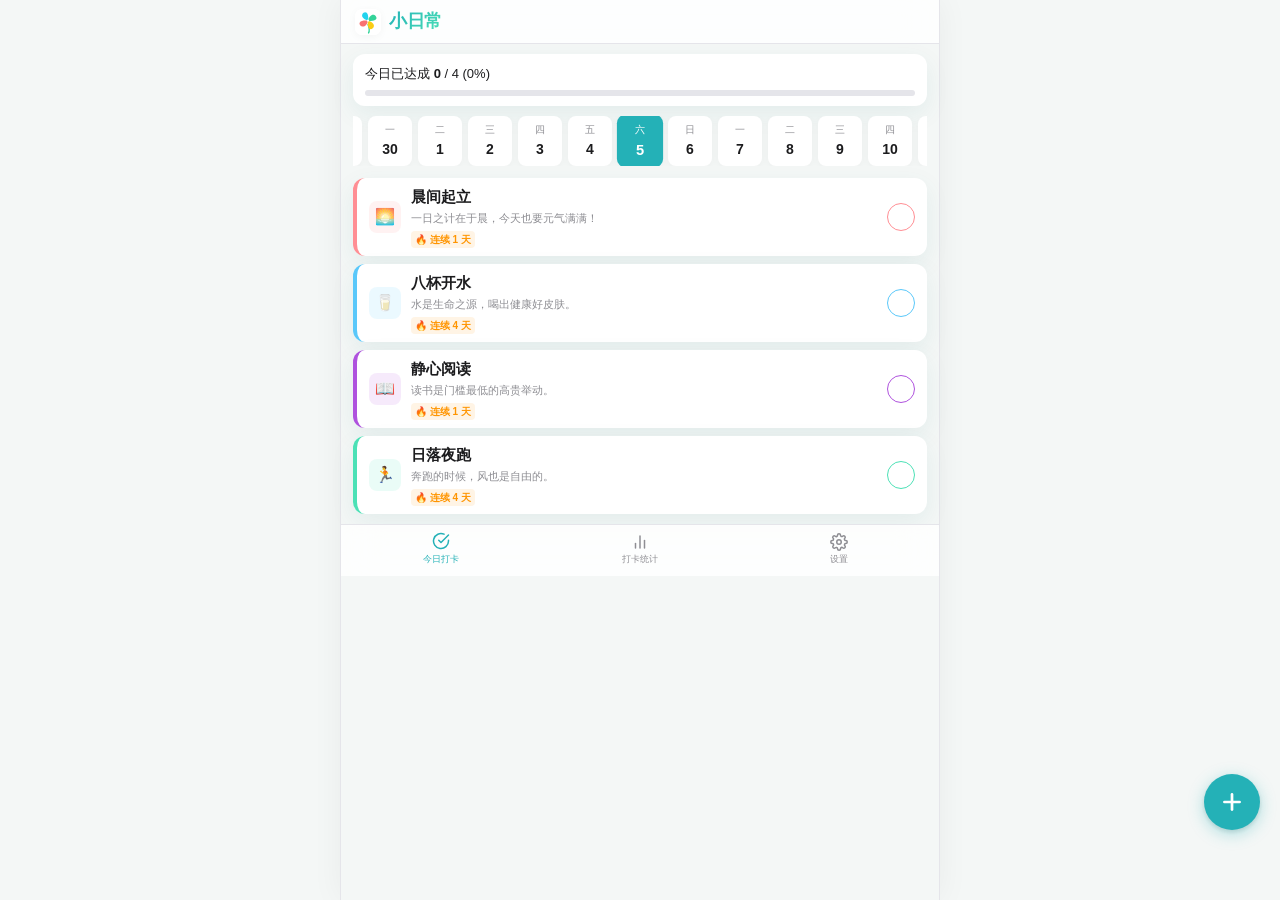
==== index.html @ d1d200d0 "PR-I: Button mobile normalization - Replace 'new habit' banner button with 56px FAB (fixed bottom-ri" ====
<!DOCTYPE html>
<html lang="zh-CN">
<head>
  <meta charset="UTF-8">
  <meta name="viewport" content="width=device-width, initial-scale=1.0, viewport-fit=cover">
  
  <title>小日常 - 习惯打卡</title>
  
  <!-- PWA & Apple IOS Configuration -->
  <meta name="apple-mobile-web-app-capable" content="yes">
  <meta name="apple-mobile-web-app-status-bar-style" content="default">
  <meta name="apple-mobile-web-app-title" content="小日常">
  <link rel="apple-touch-icon" href="./icons/icon.svg">
  
  <link rel="manifest" href="./manifest.json">
  <link rel="icon" type="image/svg+xml" href="./icons/icon.svg">
  
  <!-- Custom CSS -->
  <link rel="stylesheet" href="./css/style.css">
</head>
<body>

  <!-- 纸屑特效 Canvas 画布 -->
  <canvas id="confetti-canvas"></canvas>

  <!-- PWA 应用主界面 -->
  <div class="app-container">
    
    <!-- 顶部状态栏/导航栏 -->
    <header class="app-header">
      <div class="brand-wrapper">
        <!-- 迷你四叶草 Logo -->
        <svg class="brand-logo" xmlns="http://www.w3.org/2000/svg" viewBox="0 0 512 512" width="26" height="26">
          <rect width="512" height="512" fill="#FFFFFF" />
          <g transform="translate(256, 230) scale(2.2)">
            <path d="M 0 35 Q 20 85 5 110" fill="none" stroke="#34D399" stroke-width="12" stroke-linecap="round" />
            <path d="M 0 0 C -45 -10 -70 -45 -40 -70 C -15 -90 10 -60 0 0" fill="#22D3EE" />
            <path d="M 0 0 C 10 -45 45 -70 70 -40 C 90 -15 60 10 0 0" fill="#34D399" />
            <path d="M 0 0 C 45 10 70 45 40 70 C 15 90 -10 60 0 0" fill="#FACC15" />
            <path d="M 0 0 C -10 45 -45 70 -70 40 C -90 15 -60 -10 0 0" fill="#F87171" />
            <circle cx="0" cy="0" r="10" fill="#FFFFFF" />
          </g>
        </svg>
        <span class="app-title">小日常</span>
      </div>
    </header>

    <!-- TAB 1: 今日打卡页面 -->
    <main class="tab-panel active" id="panel-today">
      <!-- 进度概要卡片 -->
      <div class="today-summary-card">
        <div class="progress-header">
          <span class="progress-text">正在加载今日进度...</span>
        </div>
        <div class="progress-bar-bg">
          <div class="progress-bar-fill"></div>
        </div>
      </div>
      
      <!-- iOS 风格滚动周历 -->
      <div class="week-calendar">
        <div class="week-days-container">
          <!-- JS 动态渲染 -->
        </div>
      </div>
      
      <!-- 打卡习惯卡片容器 -->
      <div class="today-habits-list">
        <!-- JS 动态渲染 -->
      </div>
    </main>

    <!-- TAB 2: 统计大盘页面 -->
    <main class="tab-panel" id="panel-stats">
      <!-- 数据概览 -->
      <div class="stats-dashboard">
        <div class="stat-box">
          <span class="stat-box-title">习惯总数</span>
          <span class="stat-box-value" id="stat-total-habits">0</span>
          <span class="stat-box-sub">已规划计划</span>
        </div>
        <div class="stat-box">
          <span class="stat-box-title">历史打卡</span>
          <span class="stat-box-value" id="stat-total-checkins">0</span>
          <span class="stat-box-sub">滴水穿石累计数</span>
        </div>
        <div class="stat-box">
          <span class="stat-box-title">最高连签</span>
          <span class="stat-box-value" id="stat-max-streak">0天</span>
          <span class="stat-box-sub" id="stat-max-streak-habit">无</span>
        </div>
        <div class="stat-box">
          <span class="stat-box-title">本周完成</span>
          <span class="stat-box-value" id="stat-weekly-completion">—</span>
          <span class="stat-box-sub" id="stat-weekly-detail"></span>
        </div>
      </div>

      <!-- 当月打卡热力图 -->
      <section class="habit-details-card">
        <div class="detail-header" style="flex-wrap: wrap; gap: 8px;">
          <h3 class="section-title" style="margin-bottom: 0;">📊 习惯分析</h3>
          <div style="display: flex; gap: 8px; flex: 1; justify-content: flex-end;">
            <div class="detail-selector select-wrapper" style="max-width: 160px;">
              <select id="stats-habit-select">
                <!-- JS 动态渲染 -->
              </select>
            </div>
          </div>
        </div>

        <div class="calendar-month-title">当月打卡热力图</div>
        <div class="calendar-month-grid">
          <!-- JS 动态渲染 -->
        </div>
      </section>

      <!-- 成就徽章 -->
      <section class="badges-section" id="badges-section">
        <h3 class="section-title">🏅 成就徽章</h3>
        <div class="badges-grid" id="badges-grid">
          <!-- JS 动态渲染 -->
        </div>
      </section>

    </main>


    <!-- TAB 4: 系统设置页面 -->
    <main class="tab-panel" id="panel-settings">
      <h3 class="section-title" style="margin-bottom: 20px;">⚙️ 应用设置</h3>
      
      <div class="settings-list">
        
        <!-- 习惯管理 -->
        <div class="settings-group-title">习惯管理</div>
        <div class="settings-group" style="padding: 8px 12px; margin-bottom: 8px;">
          <div style="display: flex; justify-content: space-between; align-items: center; margin-bottom: 8px;">
            <span class="settings-row-label" style="font-weight: 600;">我的习惯</span>
          </div>
          <div class="manage-habits-list">
            <!-- JS 动态渲染 -->
          </div>
        </div>

        <!-- 个性化 -->
        <div class="settings-group-title">个性化</div>
        <div class="settings-group">
          <div class="settings-row">
            <span class="settings-row-label">外观主题</span>
            <select id="settings-theme">
              <option value="auto">跟随系统</option>
              <option value="light">清新明亮 (浅色)</option>
              <option value="dark">暗黑视网膜 (深色)</option>
            </select>
          </div>
          <div class="settings-row">
            <span class="settings-row-label">打卡音效</span>
            <label class="switch">
              <input type="checkbox" id="settings-sound" checked>
              <span class="slider"></span>
            </label>
          </div>
          <div class="settings-row">
            <span class="settings-row-label">打卡动画</span>
            <select id="settings-anim">
              <option value="confetti">彩色五彩纸屑</option>
              <option value="none">无动画</option>
            </select>
          </div>
        </div>

        <!-- 数据管理 -->
        <div class="settings-group-title">数据管理</div>
        <div class="settings-group">
          <div class="settings-row">
            <span class="settings-row-label">导出本地备份</span>
            <button class="btn btn-secondary btn-sm" id="btn-data-export">导出 JSON</button>
          </div>
          <div class="settings-row">
            <span class="settings-row-label">导入本地备份</span>
            <button class="btn btn-secondary btn-sm" id="btn-data-import">选择文件</button>
            <input type="file" id="file-import-input" accept=".json" style="display: none;">
          </div>
          <div class="settings-row">
            <span class="settings-row-label">重置所有数据</span>
            <button class="btn btn-danger btn-sm" id="btn-data-clear">清空并恢复默认</button>
          </div>
        </div>

        <!-- 关于与信息 -->
        <div class="settings-group-title">关于应用</div>
        <div class="settings-group">
          <div class="settings-row">
            <span class="settings-row-label">小日常 Web PWA</span>
            <span style="font-size: 13px; color: var(--text-secondary);">版本 1.0.0</span>
          </div>
          <div class="settings-row">
            <span class="settings-row-label">离线支持状态</span>
            <span id="pwa-status" style="font-size: 13px; color: #34D399; font-weight: 600;">已激活离线运行</span>
          </div>
        </div>

      </div>
    </main>

    <!-- 底部固定 Tabbar -->
    <nav class="app-tabbar">
      <div class="tab-item active" data-tab="today">
        <svg viewBox="0 0 24 24" width="22" height="22" fill="none" stroke="currentColor" stroke-width="2" stroke-linecap="round" stroke-linejoin="round">
          <path d="M22 11.08V12a10 10 0 1 1-5.93-9.14"></path>
          <polyline points="22 4 12 14.01 9 11.01"></polyline>
        </svg>
        <span>今日打卡</span>
      </div>
      <div class="tab-item" data-tab="stats">
        <svg viewBox="0 0 24 24" width="22" height="22" fill="none" stroke="currentColor" stroke-width="2" stroke-linecap="round" stroke-linejoin="round">
          <line x1="18" y1="20" x2="18" y2="10"></line>
          <line x1="12" y1="20" x2="12" y2="4"></line>
          <line x1="6" y1="20" x2="6" y2="14"></line>
        </svg>
        <span>打卡统计</span>
      </div>

      <div class="tab-item" data-tab="settings">
        <svg viewBox="0 0 24 24" width="22" height="22" fill="none" stroke="currentColor" stroke-width="2" stroke-linecap="round" stroke-linejoin="round">
          <circle cx="12" cy="12" r="3"></circle>
          <path d="M19.4 15a1.65 1.65 0 0 0 .33 1.82l.06.06a2 2 0 1 1-2.83 2.83l-.06-.06a1.65 1.65 0 0 0-1.82-.33 1.65 1.65 0 0 0-1 1.51V21a2 2 0 0 1-4 0v-.09A1.65 1.65 0 0 0 9 19.4a1.65 1.65 0 0 0-1.82.33l-.06.06a2 2 0 1 1-2.83-2.83l.06-.06a1.65 1.65 0 0 0 .33-1.82 1.65 1.65 0 0 0-1.51-1H3a2 2 0 0 1 0-4h.09A1.65 1.65 0 0 0 4.6 9a1.65 1.65 0 0 0-.33-1.82l-.06-.06a2 2 0 1 1 2.83-2.83l.06.06a1.65 1.65 0 0 0 1.82.33H9a1.65 1.65 0 0 0 1-1.51V3a2 2 0 0 1 4 0v.09a1.65 1.65 0 0 0 1 1.51 1.65 1.65 0 0 0 1.82-.33l.06-.06a2 2 0 1 1 2.83 2.83l-.06.06a1.65 1.65 0 0 0-.33 1.82V9a1.65 1.65 0 0 0 1.51 1H21a2 2 0 0 1 0 4h-.09a1.65 1.65 0 0 0-1.51 1z"></path>
        </svg>
        <span>设置</span>
      </div>
    </nav>

    <!-- FAB 悬浮新建按钮 -->
    <button class="fab" id="fab-add-habit" aria-label="新建习惯">
      <svg viewBox="0 0 24 24" width="26" height="26" fill="none" stroke="currentColor" stroke-width="2.5" stroke-linecap="round">
        <line x1="12" y1="5" x2="12" y2="19"></line>
        <line x1="5" y1="12" x2="19" y2="12"></line>
      </svg>
    </button>
  </div>

  <!-- iOS 风格 ActionSheet -->
  <div class="modal" id="modal-actionsheet">
    <div class="modal-content modal-actionsheet-content">
      <div class="modal-header">
        <h3 class="modal-title" id="actionsheet-title"></h3>
      </div>
      <div class="actionsheet-items" id="actionsheet-items">
      </div>
      <div class="modal-actions actionsheet-actions">
        <button type="button" class="btn btn-secondary" id="btn-actionsheet-cancel">取消</button>
      </div>
    </div>
  </div>

  <!-- iOS 底部抽屉风格弹窗 (新建 / 编辑习惯) -->
  <div class="modal" id="modal-habit">
    <div class="modal-content">
      <div class="modal-header">
        <h3 class="modal-title">新建习惯</h3>
        <button class="modal-close" aria-label="关闭弹窗">
          <svg viewBox="0 0 24 24" width="20" height="20" fill="none" stroke="currentColor" stroke-width="2">
            <line x1="18" y1="6" x2="6" y2="18"></line>
            <line x1="6" y1="6" x2="18" y2="18"></line>
          </svg>
        </button>
      </div>
      
      <form id="form-habit">
        <!-- 习惯名称 -->
        <div class="form-group">
          <label for="habit-name">习惯名字</label>
          <input type="text" id="habit-name" maxlength="10" placeholder="例如：背单词、吃水果" required>
          <span class="char-count">0/10</span>
        </div>

        <!-- 鼓励寄语 -->
        <div class="form-group">
          <label for="habit-slogan">鼓励语 / 签到寄语</label>
          <input type="text" id="habit-slogan" maxlength="25" placeholder="例如：坚持下去，你会感谢现在的自己">
          <span class="char-count">0/25</span>
        </div>

        <!-- 表情图标选择网格 -->
        <div class="form-group">
          <label>选择一个可爱图标</label>
          <div class="modal-emoji-grid">
            <div class="emoji-item selected">🌅</div>
            <div class="emoji-item">🥛</div>
            <div class="emoji-item">📖</div>
            <div class="emoji-item">🏃</div>
            <div class="emoji-item">🧘</div>
            <div class="emoji-item">💤</div>
            <div class="emoji-item">🍎</div>
            <div class="emoji-item">💻</div>
            <div class="emoji-item">✏️</div>
            <div class="emoji-item">🧹</div>
            <div class="emoji-item">🌿</div>
            <div class="emoji-item">💊</div>
          </div>
        </div>

        <!-- 主题色选择网格 -->
        <div class="form-group">
          <label>卡片颜色</label>
          <div class="modal-color-grid">
            <!-- 珊瑚粉 -->
            <div class="color-item selected" data-color="#FF8E94" data-bg="#FFF0F1" style="background-color: #FF8E94;"></div>
            <!-- 薄荷绿 -->
            <div class="color-item" data-color="#4CE1B6" data-bg="#EBF9F5" style="background-color: #4CE1B6;"></div>
            <!-- 天空蓝 -->
            <div class="color-item" data-color="#5AC8FA" data-bg="#E6F5FC" style="background-color: #5AC8FA;"></div>
            <!-- 罗兰紫 -->
            <div class="color-item" data-color="#AF52DE" data-bg="#F7EFFF" style="background-color: #AF52DE;"></div>
            <!-- 柠檬黄 -->
            <div class="color-item" data-color="#FFCC00" data-bg="#FFF9E6" style="background-color: #FFCC00;"></div>
            <!-- 桃子橙 -->
            <div class="color-item" data-color="#FF9500" data-bg="#FFF4E6" style="background-color: #FF9500;"></div>
          </div>
        </div>

        <!-- 频次设置 -->
        <div class="form-group">
          <label for="habit-frequency">打卡频次</label>
          <div class="select-wrapper">
          <select id="habit-frequency">
            <option value="daily">每天打卡</option>
            <option value="weekdays">仅工作日 (周一至周五)</option>
            <option value="weekends">仅周末 (周六与周日)</option>
            <option value="custom">自定义打卡天...</option>
          </select>
          </div>
          <!-- 自定义周几多选框 -->
          <div class="custom-freq-days" style="display: none;">
            <label><input type="checkbox" value="1" checked><span>一</span></label>
            <label><input type="checkbox" value="2" checked><span>二</span></label>
            <label><input type="checkbox" value="3" checked><span>三</span></label>
            <label><input type="checkbox" value="4" checked><span>四</span></label>
            <label><input type="checkbox" value="5" checked><span>五</span></label>
            <label><input type="checkbox" value="6" checked><span>六</span></label>
            <label><input type="checkbox" value="7" checked><span>日</span></label>
          </div>
        </div>

        <!-- 弹窗提交控制 -->
        <div class="modal-actions">
          <button type="button" class="btn btn-secondary" id="btn-habit-cancel">取消</button>
          <button type="submit" class="btn btn-primary">保存</button>
        </div>
      </form>
    </div>
  </div>

  <!-- iOS 风格确认弹窗 -->
  <div class="modal" id="modal-confirm">
    <div class="modal-content modal-confirm-content">
      <div class="modal-header">
        <h3 class="modal-title" id="confirm-title">确认操作</h3>
      </div>
      <p class="confirm-message" id="confirm-message"></p>
      <div class="modal-actions confirm-actions">
        <button type="button" class="btn btn-secondary" id="btn-confirm-cancel">取消</button>
        <button type="button" class="btn btn-danger" id="btn-confirm-ok">确认</button>
      </div>
    </div>
  </div>

  <!-- 初始化逻辑 -->
  <script type="module">
    import { UI } from './js/ui.js';
    UI.init();
  </script>

  <!-- PWA Service Worker 注册 -->
  <script>
    if ('serviceWorker' in navigator) {
      window.addEventListener('load', () => {
        // 使用相对路径以便在 GitHub Pages 子目录下工作
        navigator.serviceWorker.register('./sw.js')
          .then(reg => {
            console.log('ServiceWorker 注册成功: ', reg.scope);
            document.getElementById('pwa-status').textContent = '已激活离线运行';
            document.getElementById('pwa-status').style.color = '#34D399';
          })
          .catch(err => {
            console.error('ServiceWorker 注册失败: ', err);
            document.getElementById('pwa-status').textContent = '未激活 (限在线运行)';
            document.getElementById('pwa-status').style.color = '#FF9500';
          });
      });
    } else {
      document.getElementById('pwa-status').textContent = '浏览器不支持离线模式';
      document.getElementById('pwa-status').style.color = '#FF3B30';
    }
  </script>

</body>
</html>
---- css/style.css ----
/*
 * 小日常 PWA - iOS 风格视觉与动效设计系统
 */

/* 核心变量与设计令牌 */
:root {
  --font-sans: -apple-system, BlinkMacSystemFont, "SF Pro Text", "SF Pro Display", "PingFang SC", "Helvetica Neue", Helvetica, Arial, sans-serif;
  
  /* 浅色主题变量 */
  --bg-primary: #F4F7F6;
  --bg-secondary: #FFFFFF;
  --bg-card: #FFFFFF;
  --text-primary: #1C1C1E;
  --text-secondary: #8E8E93;
  --text-tertiary: #AEAEB2;
  --border-color: #E5E5EA;
  --nav-bg: rgba(255, 255, 255, 0.82);
  --accent-color: #24B1B7;
  --accent-light: #EBF9F5;
  --danger-color: #FF3B30;
  --shadow-sm: 0 2px 8px rgba(0, 0, 0, 0.04);
  --shadow-md: 0 8px 24px rgba(27, 116, 120, 0.08);
  --shadow-lg: 0 12px 32px rgba(0, 0, 0, 0.12);
  
  --safe-area-bottom: env(safe-area-inset-bottom, 0px);
}

/* 深色主题变量 */
html.dark {
  --bg-primary: #0A0A0C;
  --bg-secondary: #16161A;
  --bg-card: #1C1C21;
  --text-primary: #F2F2F7;
  --text-secondary: #98989D;
  --text-tertiary: #636366;
  --border-color: #2C2C2E;
  --nav-bg: rgba(22, 22, 26, 0.82);
  --shadow-sm: 0 2px 8px rgba(0, 0, 0, 0.2);
  --shadow-md: 0 8px 24px rgba(0, 0, 0, 0.3);
  --shadow-lg: 0 12px 32px rgba(0, 0, 0, 0.4);
}

/* 全局重置与排版 */
* {
  box-sizing: border-box;
  margin: 0;
  padding: 0;
  -webkit-tap-highlight-color: transparent;
}

body {
  font-family: var(--font-sans);
  background-color: var(--bg-primary);
  color: var(--text-primary);
  font-size: 16px;
  line-height: 1.5;
  overflow-x: hidden;
  transition: background-color 0.3s ease, color 0.3s ease;
}

/* PWA App 主容器 */
.app-container {
  display: flex;
  flex-direction: column;
  min-height: 100vh;
  padding-bottom: calc(64px + var(--safe-area-bottom));
}

/* 顶部导航栏 (Header) */
.app-header {
  position: sticky;
  top: 0;
  z-index: 100;
  display: flex;
  justify-content: space-between;
  align-items: center;
  padding: 8px 14px;
  padding-top: calc(8px + env(safe-area-inset-top, 0px));
  background-color: var(--nav-bg);
  backdrop-filter: blur(20px);
  -webkit-backdrop-filter: blur(20px);
  border-bottom: 1px solid var(--border-color);
  transition: background-color 0.3s ease, border-color 0.3s ease;
}

.brand-wrapper {
  display: flex;
  align-items: center;
  gap: 8px;
}

.brand-logo {
  width: 26px;
  height: 26px;
  border-radius: 7px;
  box-shadow: var(--shadow-sm);
}

.app-title {
  font-size: 18px;
  font-weight: 700;
  letter-spacing: -0.5px;
  background: linear-gradient(135deg, var(--accent-color), #4CE1B6);
  -webkit-background-clip: text;
  -webkit-text-fill-color: transparent;
}

/* 选项卡面板容器 */
.tab-panel {
  display: none;
  padding: 10px 12px;
  animation: fadeIn 0.3s ease-out;
}

.tab-panel.active {
  display: block;
}

@keyframes fadeIn {
  from { opacity: 0; transform: translateY(8px); }
  to { opacity: 1; transform: translateY(0); }
}

/* 今日 Tab 特有样式 */
.today-summary-card {
  background-color: var(--bg-secondary);
  border-radius: 12px;
  padding: 10px 12px;
  margin-bottom: 10px;
  box-shadow: var(--shadow-md);
  transition: background-color 0.3s, box-shadow 0.3s;
}

.progress-header {
  display: flex;
  justify-content: space-between;
  align-items: center;
  margin-bottom: 6px;
}

.progress-text {
  font-size: 13px;
  color: var(--text-primary);
}

.progress-bar-bg {
  width: 100%;
  height: 6px;
  background-color: var(--border-color);
  border-radius: 3px;
  overflow: hidden;
}

.progress-bar-fill {
  height: 100%;
  background: linear-gradient(90deg, #4CE1B6, var(--accent-color));
  width: 0%;
  border-radius: 3px;
  transition: width 0.6s cubic-bezier(0.16, 1, 0.3, 1);
}

/* iOS 风格顶部周历 */
.week-calendar {
  margin-bottom: 12px;
}

.week-days-container {
  display: flex;
  justify-content: flex-start;
  width: 100%;
  overflow-x: auto;
  scrollbar-width: none;
  -webkit-overflow-scrolling: touch;
  gap: 6px;
  scroll-snap-type: x mandatory;
  scroll-behavior: smooth;
}

.week-days-container::-webkit-scrollbar {
  display: none; /* Chrome/Safari */
}

.calendar-day {
  flex: 0 0 auto;
  min-width: 44px;
  width: 44px;
  display: flex;
  flex-direction: column;
  align-items: center;
  padding: 6px 2px;
  background-color: var(--bg-secondary);
  border-radius: 8px;
  box-shadow: var(--shadow-sm);
  cursor: pointer;
  transition: all 0.25s cubic-bezier(0.4, 0, 0.2, 1);
  user-select: none;
  -webkit-user-select: none;
  scroll-snap-align: center;
}

.calendar-day .day-name {
  font-size: 10px;
  color: var(--text-secondary);
  margin-bottom: 2px;
  font-weight: 500;
}

.calendar-day .day-number {
  font-size: 14px;
  font-weight: 700;
  color: var(--text-primary);
}

.calendar-day.selected {
  background-color: var(--accent-color);
  transform: scale(1.05);
}

.calendar-day.selected .day-name,
.calendar-day.selected .day-number {
  color: #FFFFFF;
}

.calendar-day.is-today:not(.selected) {
  border: 1.5px solid var(--accent-color);
}

/* 今日习惯卡片列表 */
.today-habits-list {
  display: flex;
  flex-direction: column;
  gap: 8px;
}

.habit-card {
  --theme-color: var(--accent-color);
  --theme-bg: var(--accent-light);
  
  display: flex;
  justify-content: space-between;
  align-items: center;
  background-color: var(--bg-secondary);
  border-radius: 12px;
  padding: 8px 12px;
  box-shadow: var(--shadow-md);
  border-left: 4px solid var(--theme-color);
  cursor: pointer;
  transition: all 0.3s cubic-bezier(0.25, 0.8, 0.25, 1);
  position: relative;
  overflow: hidden;
  user-select: none;
  -webkit-user-select: none;
}

.habit-card:active {
  transform: scale(0.98);
}

.habit-card-left {
  display: flex;
  align-items: center;
  gap: 10px;
}

.habit-card-icon {
  display: flex;
  align-items: center;
  justify-content: center;
  width: 32px;
  height: 32px;
  border-radius: 8px;
  font-size: 16px;
  transition: transform 0.3s ease;
}

.habit-card:hover .habit-card-icon {
  transform: scale(1.1) rotate(5deg);
}

.habit-card-info {
  display: flex;
  flex-direction: column;
  gap: 2px;
}

.habit-card-name {
  font-size: 15px;
  font-weight: 600;
  color: var(--text-primary);
}

.habit-card-slogan {
  font-size: 11px;
  color: var(--text-secondary);
}

.habit-card-streak {
  font-size: 10px;
  color: #FF9500;
  font-weight: 600;
  background-color: rgba(255, 149, 0, 0.1);
  padding: 1px 4px;
  border-radius: 4px;
  width: fit-content;
  margin-top: 2px;
}

/* 打卡勾选按钮 */
.btn-checkin {
  display: flex;
  align-items: center;
  justify-content: center;
  width: 28px;
  height: 28px;
  border-radius: 50%;
  border: 1.5px solid var(--theme-color);
  color: var(--theme-color);
  background-color: transparent;
  cursor: pointer;
  transition: all 0.3s cubic-bezier(0.175, 0.885, 0.32, 1.275);
}

.btn-checkin svg {
  transform: scale(0);
  transition: transform 0.3s cubic-bezier(0.175, 0.885, 0.32, 1.275);
}

/* 已完成习惯状态 */
.habit-card.completed {
  background-color: var(--theme-bg);
  border-left-color: var(--text-tertiary);
  opacity: 0.85;
}

html.dark .habit-card.completed {
  background-color: rgba(28, 28, 33, 0.6);
  opacity: 0.6;
}

.habit-card.completed .habit-card-name {
  text-decoration: line-through;
  color: var(--text-secondary);
}

.habit-card.completed .btn-checkin {
  background-color: var(--theme-color);
  color: #FFFFFF;
  border-color: var(--theme-color);
  box-shadow: 0 4px 10px rgba(0,0,0,0.08);
}

.habit-card.completed .btn-checkin svg {
  transform: scale(1);
}

/* 统计 Tab 特有样式 */
.stats-dashboard {
  display: grid;
  grid-template-columns: repeat(2, 1fr);
  gap: 6px;
  margin-bottom: 10px;
}

.stat-box {
  background-color: var(--bg-secondary);
  border-radius: 8px;
  padding: 8px 10px;
  box-shadow: var(--shadow-sm);
  display: flex;
  flex-direction: column;
  gap: 2px;
  user-select: none;
  -webkit-user-select: none;
}

.stat-box-title {
  font-size: 11px;
  color: var(--text-secondary);
  font-weight: 500;
}

.stat-box-value {
  font-size: 18px;
  font-weight: 700;
  color: var(--text-primary);
  letter-spacing: -0.5px;
}

.stat-box-sub {
  font-size: 10px;
  color: var(--text-tertiary);
}

/* 详情分析卡片 */
.habit-details-card {
  background-color: var(--bg-secondary);
  border-radius: 12px;
  padding: 10px 12px;
  box-shadow: var(--shadow-md);
  margin-bottom: 12px;
  transition: all 0.3s;
}

.detail-header {
  display: flex;
  justify-content: space-between;
  align-items: center;
  margin-bottom: 10px;
  gap: 12px;
}

.detail-selector {
  flex: 1;
  max-width: 220px;
}

.detail-selector select {
  width: 100%;
  padding: 6px 10px;
  border-radius: 8px;
  border: 1px solid var(--border-color);
  background-color: var(--bg-primary);
  color: var(--text-primary);
  font-size: 13px;
  font-weight: 600;
  outline: none;
  cursor: pointer;
}

.detail-metrics {
  display: flex;
  justify-content: space-around;
  margin-bottom: 12px;
  background-color: var(--bg-primary);
  border-radius: 10px;
  padding: 8px 10px;
}

.metric-item {
  display: flex;
  flex-direction: column;
  align-items: center;
  gap: 2px;
}

.metric-label {
  font-size: 10px;
  color: var(--text-secondary);
}

.metric-val {
  font-size: 15px;
  font-weight: 700;
  color: var(--text-primary);
}

/* 月历打卡网络图 */
.calendar-month-title {
  font-size: 13px;
  font-weight: 700;
  color: var(--text-primary);
  margin-bottom: 8px;
  text-align: center;
}

.calendar-month-grid {
  display: grid;
  grid-template-columns: repeat(7, 1fr);
  gap: 4px;
  justify-items: center;
}

.calendar-grid-header {
  font-size: 10px;
  font-weight: 600;
  color: var(--text-tertiary);
  width: 28px;
  height: 28px;
  display: flex;
  align-items: center;
  justify-content: center;
}

.calendar-grid-empty {
  width: 28px;
  height: 28px;
}

.calendar-grid-day {
  width: 100%;
  max-width: 28px;
  aspect-ratio: 1;
  border-radius: 50%;
  display: flex;
  align-items: center;
  justify-content: center;
  font-size: 11px;
  font-weight: 500;
  color: var(--text-primary);
  background-color: var(--bg-primary);
  transition: all 0.2s;
  position: relative;
}

.calendar-grid-day.empty {
  background-color: transparent;
}

.calendar-grid-day.intensity-0 {
  background-color: var(--bg-primary);
  color: var(--text-tertiary);
}

.calendar-grid-day.intensity-1 {
  background-color: var(--theme-bg, #E0F2FE);
  color: var(--text-primary);
}

.calendar-grid-day.intensity-2 {
  background-color: var(--theme-color, #38BDF8);
  color: #fff;
}

.calendar-grid-day.intensity-3 {
  background-color: var(--theme-color, #0EA5E9);
  opacity: 0.85;
  color: #fff;
}

.calendar-grid-day.inactive {
  opacity: 0.35;
}

.calendar-grid-day.is-today {
  box-shadow: inset 0 0 0 1.5px var(--text-secondary);
}

.calendar-grid-day.completed {
  animation: popIn 0.3s cubic-bezier(0.175, 0.885, 0.32, 1.275);
}

.calendar-grid-day.completed .check-mark {
  font-weight: 700;
  font-size: 11px;
}

@keyframes popIn {
  from { transform: scale(0.6); }
  to { transform: scale(1); }
}

/* 成就勋章样式 */
.section-title {
  font-size: 16px;
  font-weight: 700;
  color: var(--text-primary);
  margin-bottom: 16px;
  display: flex;
  align-items: center;
  gap: 6px;
}

.badges-grid {
  display: grid;
  grid-template-columns: repeat(3, 1fr);
  gap: 12px;
}

.badges-section {
  margin-top: 20px;
}

.badge-item {
  background-color: var(--bg-secondary);
  border-radius: 16px;
  padding: 14px 8px;
  box-shadow: var(--shadow-sm);
  display: flex;
  flex-direction: column;
  align-items: center;
  text-align: center;
  gap: 6px;
  transition: all 0.3s;
  user-select: none;
  -webkit-user-select: none;
}

.badge-item.locked {
  opacity: 0.4;
  filter: grayscale(1);
}

.badge-icon {
  font-size: 28px;
}

.badge-name {
  font-size: 12px;
  font-weight: 700;
  color: var(--text-primary);
}

.badge-desc {
  font-size: 9px;
  color: var(--text-secondary);
  line-height: 1.2;
}

/* 习惯管理 Tab 样式 */
.manage-header {
  display: flex;
  justify-content: space-between;
  align-items: center;
  margin-bottom: 20px;
}

.manage-habits-list {
  display: flex;
  flex-direction: column;
  gap: 12px;
}

.manage-habit-item {
  display: flex;
  justify-content: space-between;
  align-items: center;
  background-color: var(--bg-secondary);
  border-radius: 16px;
  padding: 16px;
  box-shadow: var(--shadow-sm);
  user-select: none;
  -webkit-user-select: none;
}

/* 嵌入在设置卡片中的习惯列表项样式优化 */
.settings-group .manage-habit-item {
  background-color: var(--bg-primary);
  box-shadow: none;
  border-radius: 8px;
  padding: 8px 10px;
}

.manage-habit-left {
  display: flex;
  align-items: center;
  gap: 8px;
}

.manage-habit-icon {
  display: flex;
  align-items: center;
  justify-content: center;
  width: 32px;
  height: 32px;
  border-radius: 8px;
  font-size: 16px;
}

.manage-habit-meta h4 {
  font-size: 14px;
  font-weight: 600;
  color: var(--text-primary);
}

.manage-habit-meta p {
  font-size: 10px;
  color: var(--text-secondary);
}

.manage-habit-right {
  display: flex;
  gap: 8px;
}

/* 设置 Tab 样式 */
.settings-list {
  display: flex;
  flex-direction: column;
  gap: 8px;
}

.settings-group {
  background-color: var(--bg-secondary);
  border-radius: 12px;
  overflow: hidden;
  box-shadow: var(--shadow-sm);
}

.settings-group-title {
  font-size: 11px;
  font-weight: 600;
  color: var(--text-secondary);
  text-transform: uppercase;
  margin: 8px 12px 4px 12px;
}

.settings-row {
  display: flex;
  justify-content: space-between;
  align-items: center;
  padding: 8px 12px;
  border-bottom: 1px solid var(--border-color);
  background-color: var(--bg-secondary);
}

.settings-row:last-child {
  border-bottom: none;
}

.settings-row-label {
  font-size: 14px;
  color: var(--text-primary);
  font-weight: 500;
}

/* 自定义下拉选择框包装器 */
.select-wrapper {
  position: relative;
  display: inline-block;
  width: 100%;
}

.select-wrapper select {
  appearance: none;
  -webkit-appearance: none;
  -moz-appearance: none;
  width: 100%;
  padding: 8px 28px 8px 12px;
  border-radius: 8px;
  border: 1.5px solid var(--border-color);
  background-color: var(--bg-primary);
  color: var(--text-primary);
  font-size: 14px;
  font-weight: 500;
  font-family: inherit;
  cursor: pointer;
  outline: none;
  transition: border-color 0.2s;
}

.select-wrapper select:focus {
  border-color: var(--accent-color);
}

.select-wrapper::after {
  content: '';
  position: absolute;
  right: 10px;
  top: 50%;
  width: 8px;
  height: 8px;
  border-left: 1.5px solid var(--text-tertiary);
  border-bottom: 1.5px solid var(--text-tertiary);
  transform: translateY(-75%) rotate(-45deg);
  pointer-events: none;
}

/* FAB (Floating Action Button) */
.fab {
  position: fixed;
  right: 20px;
  bottom: calc(70px + var(--safe-area-bottom));
  width: 56px;
  height: 56px;
  border-radius: 50%;
  background-color: var(--accent-color);
  color: #FFFFFF;
  border: none;
  box-shadow: 0 4px 16px rgba(36, 177, 183, 0.35), 0 2px 4px rgba(0, 0, 0, 0.12);
  cursor: pointer;
  display: flex;
  align-items: center;
  justify-content: center;
  z-index: 150;
  transition: transform 0.25s cubic-bezier(0.175, 0.885, 0.32, 1.275),
              box-shadow 0.25s ease,
              opacity 0.3s ease;
  user-select: none;
  -webkit-user-select: none;
  -webkit-tap-highlight-color: transparent;
}

.fab:active {
  transform: scale(0.9);
  box-shadow: 0 2px 8px rgba(36, 177, 183, 0.35);
}

.fab.hidden {
  opacity: 0;
  pointer-events: none;
  transform: scale(0.5);
}

/* ActionSheet 样式 */
.modal-actionsheet-content {
  padding-bottom: calc(8px + var(--safe-area-bottom));
}

.actionsheet-items {
  display: flex;
  flex-direction: column;
  gap: 0;
}

.actionsheet-item {
  display: flex;
  align-items: center;
  justify-content: center;
  padding: 14px 16px;
  font-size: 16px;
  font-weight: 500;
  color: var(--text-primary);
  background: none;
  border: none;
  border-top: 1px solid var(--border-color);
  cursor: pointer;
  width: 100%;
  font-family: inherit;
  transition: background-color 0.15s;
}

.actionsheet-item:first-child {
  border-top: none;
}

.actionsheet-item:active {
  background-color: var(--bg-primary);
}

.actionsheet-item.danger {
  color: var(--danger-color);
  font-weight: 600;
}

.actionsheet-actions {
  margin-top: 8px;
}

.actionsheet-actions .btn {
  flex: 1;
  font-size: 15px;
  padding: 12px 0;
}

/* 开关滑块样式 (Switch Toggle) */
.switch {
  position: relative;
  display: inline-block;
  width: 44px;
  height: 26px;
}

.switch input {
  opacity: 0;
  width: 0;
  height: 0;
}

.slider {
  position: absolute;
  cursor: pointer;
  top: 0; left: 0; right: 0; bottom: 0;
  background-color: var(--border-color);
  transition: .4s;
  border-radius: 34px;
}

.slider:before {
  position: absolute;
  content: "";
  height: 22px;
  width: 22px;
  left: 2px;
  bottom: 2px;
  background-color: white;
  transition: .4s;
  border-radius: 50%;
  box-shadow: 0 1px 3px rgba(0,0,0,0.15);
}

input:checked + .slider {
  background-color: var(--accent-color);
}

input:checked + .slider:before {
  transform: translateX(18px);
}

/* 按钮通用样式 */
.btn {
  display: inline-flex;
  align-items: center;
  justify-content: center;
  padding: 8px 12px;
  border-radius: 8px;
  border: none;
  font-size: 13px;
  font-weight: 600;
  cursor: pointer;
  transition: all 0.2s;
  gap: 4px;
}

.btn-primary {
  background-color: var(--accent-color);
  color: #FFFFFF;
}

.btn-primary:active {
  background-color: #1F9C9F;
  transform: scale(0.97);
}

.btn-secondary {
  background-color: var(--border-color);
  color: var(--text-primary);
}

.btn-secondary:active {
  transform: scale(0.97);
}

.btn-danger {
  background-color: rgba(255, 59, 48, 0.1);
  color: var(--danger-color);
}

.btn-danger:active {
  background-color: rgba(255, 59, 48, 0.2);
  transform: scale(0.97);
}

.btn-icon {
  padding: 6px;
  border-radius: 6px;
}

.btn-sm {
  padding: 4px 8px;
  font-size: 11px;
  border-radius: 6px;
}

.btn-block {
  width: 100%;
}

/* iOS 风格的 Modal 弹窗样式 */
.modal {
  position: fixed;
  top: 0; left: 0; right: 0; bottom: 0;
  z-index: 1000;
  display: flex;
  align-items: flex-end;
  justify-content: center;
  background-color: rgba(0, 0, 0, 0.4);
  opacity: 0;
  pointer-events: none;
  transition: opacity 0.3s ease;
  backdrop-filter: blur(4px);
  -webkit-backdrop-filter: blur(4px);
}

.modal.active {
  opacity: 1;
  pointer-events: auto;
}

.modal-content {
  width: 100%;
  max-width: 480px;
  background-color: var(--bg-secondary);
  border-top-left-radius: 20px;
  border-top-right-radius: 20px;
  padding: 16px 16px calc(16px + var(--safe-area-bottom)) 16px;
  box-shadow: var(--shadow-lg);
  transform: translateY(100%);
  transition: transform 0.35s cubic-bezier(0.15, 0.85, 0.35, 1);
  max-height: 90vh;
  overflow-y: auto;
}

.modal.active .modal-content {
  transform: translateY(0);
}

@media (min-width: 576px) {
  .modal {
    align-items: center;
  }
  .modal-content {
    border-radius: 20px;
    padding: 20px;
  }
}

.modal-header {
  display: flex;
  justify-content: space-between;
  align-items: center;
  margin-bottom: 14px;
}

.modal-title {
  font-size: 16px;
  font-weight: 700;
  color: var(--text-primary);
}

.modal-close {
  background: none;
  border: none;
  color: var(--text-secondary);
  cursor: pointer;
  padding: 4px;
}

/* 确认弹窗样式 */
.modal-confirm-content {
  padding-bottom: 16px;
}

.confirm-message {
  font-size: 14px;
  color: var(--text-primary);
  line-height: 1.5;
  margin-bottom: 20px;
}

.confirm-actions {
  margin-bottom: 0;
}

.confirm-actions .btn {
  flex: 1;
  font-size: 15px;
  padding: 12px 0;
}

/* 弹窗内的表单布局 */
.form-group {
  display: flex;
  flex-direction: column;
  gap: 6px;
  margin-bottom: 14px;
}

.form-group label {
  font-size: 12px;
  font-weight: 600;
  color: var(--text-secondary);
}

.form-group input[type="text"],
.form-group select,
.form-group input[type="time"] {
  width: 100%;
  padding: 9px 12px;
  border-radius: 8px;
  font-size: 14px;
}

.char-count {
  font-size: 11px;
  color: var(--text-tertiary);
  text-align: right;
}

/* 可爱表情选择网格 */
.modal-emoji-grid {
  display: grid;
  grid-template-columns: repeat(6, 1fr);
  gap: 8px;
  margin-bottom: 4px;
}

.emoji-item {
  width: 38px;
  height: 38px;
  display: flex;
  align-items: center;
  justify-content: center;
  border-radius: 8px;
  font-size: 18px;
  background-color: var(--bg-primary);
  cursor: pointer;
  border: 2px solid transparent;
  transition: all 0.2s;
}

.emoji-item.selected {
  border-color: var(--accent-color);
  background-color: var(--accent-light);
  transform: scale(1.1);
}

/* 颜色选择网格 */
.modal-color-grid {
  display: grid;
  grid-template-columns: repeat(6, 1fr);
  gap: 8px;
}

.color-item {
  width: 34px;
  height: 34px;
  border-radius: 50%;
  cursor: pointer;
  border: 3px solid var(--bg-secondary);
  outline: 2px solid transparent;
  transition: all 0.2s;
}

.color-item.selected {
  outline-color: var(--text-primary);
  transform: scale(1.05);
}

/* 自定义星期多选器 */
.custom-freq-days {
  display: flex;
  flex-wrap: wrap;
  gap: 6px;
  margin-top: 6px;
}

.custom-freq-days label {
  cursor: pointer;
}

.custom-freq-days input[type="checkbox"] {
  display: none;
}

.custom-freq-days span {
  display: block;
  padding: 4px 8px;
  border-radius: 6px;
  background-color: var(--bg-primary);
  color: var(--text-secondary);
  font-size: 12px;
  font-weight: 500;
  border: 1px solid var(--border-color);
  transition: all 0.2s;
}

.custom-freq-days input[type="checkbox"]:checked + span {
  background-color: var(--accent-color);
  color: #FFFFFF;
  border-color: var(--accent-color);
}

.modal-actions {
  display: flex;
  gap: 8px;
  margin-top: 18px;
}

.modal-actions .btn {
  flex: 1;
}

/* 底部固定 TabBar (iOS Style Navigation) */
.app-tabbar {
  position: fixed;
  bottom: 0; left: 0; right: 0;
  height: calc(46px + var(--safe-area-bottom));
  padding-bottom: var(--safe-area-bottom);
  background-color: var(--nav-bg);
  backdrop-filter: blur(20px);
  -webkit-backdrop-filter: blur(20px);
  border-top: 1px solid var(--border-color);
  display: flex;
  justify-content: space-around;
  align-items: center;
  z-index: 100;
}

.tab-item {
  display: flex;
  flex-direction: column;
  align-items: center;
  justify-content: center;
  color: var(--text-secondary);
  text-decoration: none;
  font-size: 9px;
  font-weight: 500;
  cursor: pointer;
  transition: color 0.2s;
  height: 100%;
  flex: 1;
  gap: 2px;
}

.tab-item svg {
  color: var(--text-secondary);
  transition: all 0.2s;
  width: 18px !important;
  height: 18px !important;
}

.tab-item.active {
  color: var(--accent-color);
}

.tab-item.active svg {
  color: var(--accent-color);
  transform: translateY(-1px);
}

/* 粒子 Confetti 全屏画布 */
#confetti-canvas {
  position: fixed;
  top: 0; left: 0; right: 0; bottom: 0;
  z-index: 999;
  pointer-events: none;
}

/* 无数据时样式 */
.empty-state {
  display: flex;
  flex-direction: column;
  align-items: center;
  justify-content: center;
  padding: 48px 20px;
  text-align: center;
  background-color: var(--bg-secondary);
  border-radius: 20px;
  box-shadow: var(--shadow-sm);
  gap: 12px;
}

.empty-icon {
  font-size: 48px;
}

.empty-state p {
  color: var(--text-secondary);
  font-size: 14px;
}

/* 大屏响应式优化 */
@media (min-width: 768px) {
  .app-container {
    max-width: 600px;
    margin: 0 auto;
    box-shadow: 0 0 30px rgba(0,0,0,0.05);
    background-color: var(--bg-primary);
    border-left: 1px solid var(--border-color);
    border-right: 1px solid var(--border-color);
    padding-bottom: 20px;
    min-height: 100vh;
  }
  
  .app-tabbar {
    position: sticky;
    bottom: 0;
    width: 100%;
    border-bottom-left-radius: 0;
    border-bottom-right-radius: 0;
    box-shadow: none;
    height: 52px;
    padding-bottom: 0;
  }
}
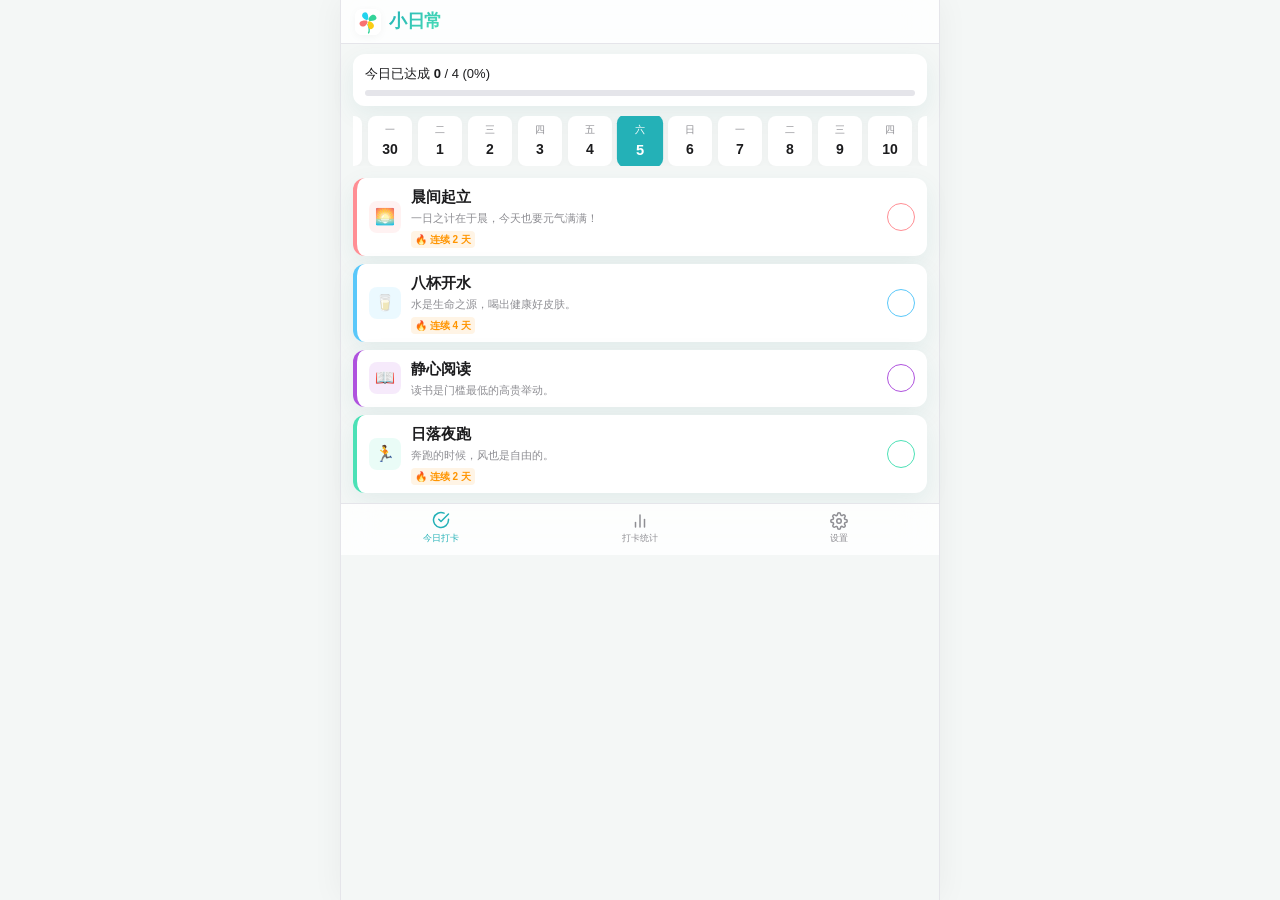
==== commit b938364d: "PR-J: Dark mode status bar adaptation - Change apple-mobile-web-app-status-bar-style from 'default' " ====
--- a/index.html
+++ b/index.html
@@ -8,9 +8,12 @@
   
   <!-- PWA & Apple IOS Configuration -->
   <meta name="apple-mobile-web-app-capable" content="yes">
-  <meta name="apple-mobile-web-app-status-bar-style" content="default">
+  <meta name="apple-mobile-web-app-status-bar-style" content="black-translucent">
   <meta name="apple-mobile-web-app-title" content="小日常">
   <link rel="apple-touch-icon" href="./icons/icon.svg">
+  
+  <meta name="theme-color" content="#F4F7F6" media="(prefers-color-scheme: light)">
+  <meta name="theme-color" content="#0A0A0C" media="(prefers-color-scheme: dark)">
   
   <link rel="manifest" href="./manifest.json">
   <link rel="icon" type="image/svg+xml" href="./icons/icon.svg">
@@ -101,7 +104,7 @@
         <div class="detail-header" style="flex-wrap: wrap; gap: 8px;">
           <h3 class="section-title" style="margin-bottom: 0;">📊 习惯分析</h3>
           <div style="display: flex; gap: 8px; flex: 1; justify-content: flex-end;">
-            <div class="detail-selector select-wrapper" style="max-width: 160px;">
+            <div class="detail-selector" style="max-width: 160px;">
               <select id="stats-habit-select">
                 <!-- JS 动态渲染 -->
               </select>
@@ -137,6 +140,10 @@
         <div class="settings-group" style="padding: 8px 12px; margin-bottom: 8px;">
           <div style="display: flex; justify-content: space-between; align-items: center; margin-bottom: 8px;">
             <span class="settings-row-label" style="font-weight: 600;">我的习惯</span>
+            <button class="btn btn-primary btn-sm" id="btn-settings-add-habit">
+              <svg viewBox="0 0 24 24" width="14" height="14" fill="none" stroke="currentColor" stroke-width="3" style="margin-right: 4px; display: inline-block; vertical-align: middle;"><line x1="12" y1="5" x2="12" y2="19"></line><line x1="5" y1="12" x2="19" y2="12"></line></svg>
+              新建习惯
+            </button>
           </div>
           <div class="manage-habits-list">
             <!-- JS 动态渲染 -->
@@ -230,28 +237,6 @@
         <span>设置</span>
       </div>
     </nav>
-
-    <!-- FAB 悬浮新建按钮 -->
-    <button class="fab" id="fab-add-habit" aria-label="新建习惯">
-      <svg viewBox="0 0 24 24" width="26" height="26" fill="none" stroke="currentColor" stroke-width="2.5" stroke-linecap="round">
-        <line x1="12" y1="5" x2="12" y2="19"></line>
-        <line x1="5" y1="12" x2="19" y2="12"></line>
-      </svg>
-    </button>
-  </div>
-
-  <!-- iOS 风格 ActionSheet -->
-  <div class="modal" id="modal-actionsheet">
-    <div class="modal-content modal-actionsheet-content">
-      <div class="modal-header">
-        <h3 class="modal-title" id="actionsheet-title"></h3>
-      </div>
-      <div class="actionsheet-items" id="actionsheet-items">
-      </div>
-      <div class="modal-actions actionsheet-actions">
-        <button type="button" class="btn btn-secondary" id="btn-actionsheet-cancel">取消</button>
-      </div>
-    </div>
   </div>
 
   <!-- iOS 底部抽屉风格弹窗 (新建 / 编辑习惯) -->
@@ -323,14 +308,12 @@
         <!-- 频次设置 -->
         <div class="form-group">
           <label for="habit-frequency">打卡频次</label>
-          <div class="select-wrapper">
           <select id="habit-frequency">
             <option value="daily">每天打卡</option>
             <option value="weekdays">仅工作日 (周一至周五)</option>
             <option value="weekends">仅周末 (周六与周日)</option>
             <option value="custom">自定义打卡天...</option>
           </select>
-          </div>
           <!-- 自定义周几多选框 -->
           <div class="custom-freq-days" style="display: none;">
             <label><input type="checkbox" value="1" checked><span>一</span></label>
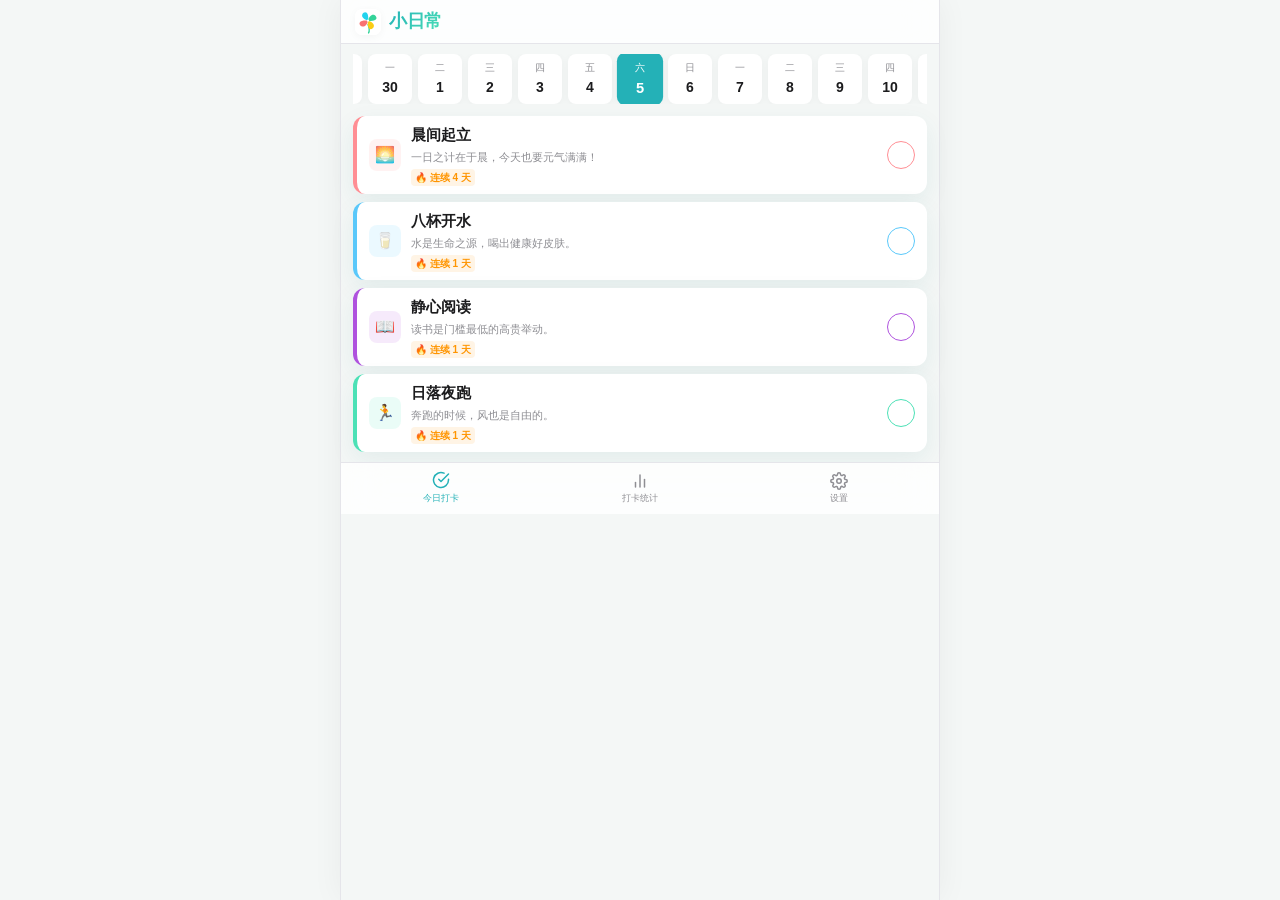
==== commit d2e3ad8f: "PR-K: Remove motivation elements (progress + badges) - Remove 'today summary card' with progress tex" ====
--- a/index.html
+++ b/index.html
@@ -8,12 +8,9 @@
   
   <!-- PWA & Apple IOS Configuration -->
   <meta name="apple-mobile-web-app-capable" content="yes">
-  <meta name="apple-mobile-web-app-status-bar-style" content="black-translucent">
+  <meta name="apple-mobile-web-app-status-bar-style" content="default">
   <meta name="apple-mobile-web-app-title" content="小日常">
   <link rel="apple-touch-icon" href="./icons/icon.svg">
-  
-  <meta name="theme-color" content="#F4F7F6" media="(prefers-color-scheme: light)">
-  <meta name="theme-color" content="#0A0A0C" media="(prefers-color-scheme: dark)">
   
   <link rel="manifest" href="./manifest.json">
   <link rel="icon" type="image/svg+xml" href="./icons/icon.svg">
@@ -50,16 +47,6 @@
 
     <!-- TAB 1: 今日打卡页面 -->
     <main class="tab-panel active" id="panel-today">
-      <!-- 进度概要卡片 -->
-      <div class="today-summary-card">
-        <div class="progress-header">
-          <span class="progress-text">正在加载今日进度...</span>
-        </div>
-        <div class="progress-bar-bg">
-          <div class="progress-bar-fill"></div>
-        </div>
-      </div>
-      
       <!-- iOS 风格滚动周历 -->
       <div class="week-calendar">
         <div class="week-days-container">
@@ -114,14 +101,6 @@
 
         <div class="calendar-month-title">当月打卡热力图</div>
         <div class="calendar-month-grid">
-          <!-- JS 动态渲染 -->
-        </div>
-      </section>
-
-      <!-- 成就徽章 -->
-      <section class="badges-section" id="badges-section">
-        <h3 class="section-title">🏅 成就徽章</h3>
-        <div class="badges-grid" id="badges-grid">
           <!-- JS 动态渲染 -->
         </div>
       </section>
--- a/css/style.css
+++ b/css/style.css
@@ -121,44 +121,6 @@
   to { opacity: 1; transform: translateY(0); }
 }
 
-/* 今日 Tab 特有样式 */
-.today-summary-card {
-  background-color: var(--bg-secondary);
-  border-radius: 12px;
-  padding: 10px 12px;
-  margin-bottom: 10px;
-  box-shadow: var(--shadow-md);
-  transition: background-color 0.3s, box-shadow 0.3s;
-}
-
-.progress-header {
-  display: flex;
-  justify-content: space-between;
-  align-items: center;
-  margin-bottom: 6px;
-}
-
-.progress-text {
-  font-size: 13px;
-  color: var(--text-primary);
-}
-
-.progress-bar-bg {
-  width: 100%;
-  height: 6px;
-  background-color: var(--border-color);
-  border-radius: 3px;
-  overflow: hidden;
-}
-
-.progress-bar-fill {
-  height: 100%;
-  background: linear-gradient(90deg, #4CE1B6, var(--accent-color));
-  width: 0%;
-  border-radius: 3px;
-  transition: width 0.6s cubic-bezier(0.16, 1, 0.3, 1);
-}
-
 /* iOS 风格顶部周历 */
 .week-calendar {
   margin-bottom: 12px;
@@ -549,63 +511,6 @@
   to { transform: scale(1); }
 }
 
-/* 成就勋章样式 */
-.section-title {
-  font-size: 16px;
-  font-weight: 700;
-  color: var(--text-primary);
-  margin-bottom: 16px;
-  display: flex;
-  align-items: center;
-  gap: 6px;
-}
-
-.badges-grid {
-  display: grid;
-  grid-template-columns: repeat(3, 1fr);
-  gap: 12px;
-}
-
-.badges-section {
-  margin-top: 20px;
-}
-
-.badge-item {
-  background-color: var(--bg-secondary);
-  border-radius: 16px;
-  padding: 14px 8px;
-  box-shadow: var(--shadow-sm);
-  display: flex;
-  flex-direction: column;
-  align-items: center;
-  text-align: center;
-  gap: 6px;
-  transition: all 0.3s;
-  user-select: none;
-  -webkit-user-select: none;
-}
-
-.badge-item.locked {
-  opacity: 0.4;
-  filter: grayscale(1);
-}
-
-.badge-icon {
-  font-size: 28px;
-}
-
-.badge-name {
-  font-size: 12px;
-  font-weight: 700;
-  color: var(--text-primary);
-}
-
-.badge-desc {
-  font-size: 9px;
-  color: var(--text-secondary);
-  line-height: 1.2;
-}
-
 /* 习惯管理 Tab 样式 */
 .manage-header {
   display: flex;
@@ -713,133 +618,16 @@
   font-weight: 500;
 }
 
-/* 自定义下拉选择框包装器 */
-.select-wrapper {
-  position: relative;
-  display: inline-block;
-  width: 100%;
-}
-
-.select-wrapper select {
-  appearance: none;
-  -webkit-appearance: none;
-  -moz-appearance: none;
-  width: 100%;
-  padding: 8px 28px 8px 12px;
-  border-radius: 8px;
-  border: 1.5px solid var(--border-color);
+/* 输入控件与按钮样式 */
+select, input[type="text"], input[type="time"] {
+  padding: 6px 10px;
+  border-radius: 6px;
+  border: 1px solid var(--border-color);
   background-color: var(--bg-primary);
   color: var(--text-primary);
-  font-size: 14px;
-  font-weight: 500;
+  outline: none;
   font-family: inherit;
-  cursor: pointer;
-  outline: none;
-  transition: border-color 0.2s;
-}
-
-.select-wrapper select:focus {
-  border-color: var(--accent-color);
-}
-
-.select-wrapper::after {
-  content: '';
-  position: absolute;
-  right: 10px;
-  top: 50%;
-  width: 8px;
-  height: 8px;
-  border-left: 1.5px solid var(--text-tertiary);
-  border-bottom: 1.5px solid var(--text-tertiary);
-  transform: translateY(-75%) rotate(-45deg);
-  pointer-events: none;
-}
-
-/* FAB (Floating Action Button) */
-.fab {
-  position: fixed;
-  right: 20px;
-  bottom: calc(70px + var(--safe-area-bottom));
-  width: 56px;
-  height: 56px;
-  border-radius: 50%;
-  background-color: var(--accent-color);
-  color: #FFFFFF;
-  border: none;
-  box-shadow: 0 4px 16px rgba(36, 177, 183, 0.35), 0 2px 4px rgba(0, 0, 0, 0.12);
-  cursor: pointer;
-  display: flex;
-  align-items: center;
-  justify-content: center;
-  z-index: 150;
-  transition: transform 0.25s cubic-bezier(0.175, 0.885, 0.32, 1.275),
-              box-shadow 0.25s ease,
-              opacity 0.3s ease;
-  user-select: none;
-  -webkit-user-select: none;
-  -webkit-tap-highlight-color: transparent;
-}
-
-.fab:active {
-  transform: scale(0.9);
-  box-shadow: 0 2px 8px rgba(36, 177, 183, 0.35);
-}
-
-.fab.hidden {
-  opacity: 0;
-  pointer-events: none;
-  transform: scale(0.5);
-}
-
-/* ActionSheet 样式 */
-.modal-actionsheet-content {
-  padding-bottom: calc(8px + var(--safe-area-bottom));
-}
-
-.actionsheet-items {
-  display: flex;
-  flex-direction: column;
-  gap: 0;
-}
-
-.actionsheet-item {
-  display: flex;
-  align-items: center;
-  justify-content: center;
-  padding: 14px 16px;
-  font-size: 16px;
-  font-weight: 500;
-  color: var(--text-primary);
-  background: none;
-  border: none;
-  border-top: 1px solid var(--border-color);
-  cursor: pointer;
-  width: 100%;
-  font-family: inherit;
-  transition: background-color 0.15s;
-}
-
-.actionsheet-item:first-child {
-  border-top: none;
-}
-
-.actionsheet-item:active {
-  background-color: var(--bg-primary);
-}
-
-.actionsheet-item.danger {
-  color: var(--danger-color);
-  font-weight: 600;
-}
-
-.actionsheet-actions {
-  margin-top: 8px;
-}
-
-.actionsheet-actions .btn {
-  flex: 1;
-  font-size: 15px;
-  padding: 12px 0;
+  font-size: 13px;
 }
 
 /* 开关滑块样式 (Switch Toggle) */
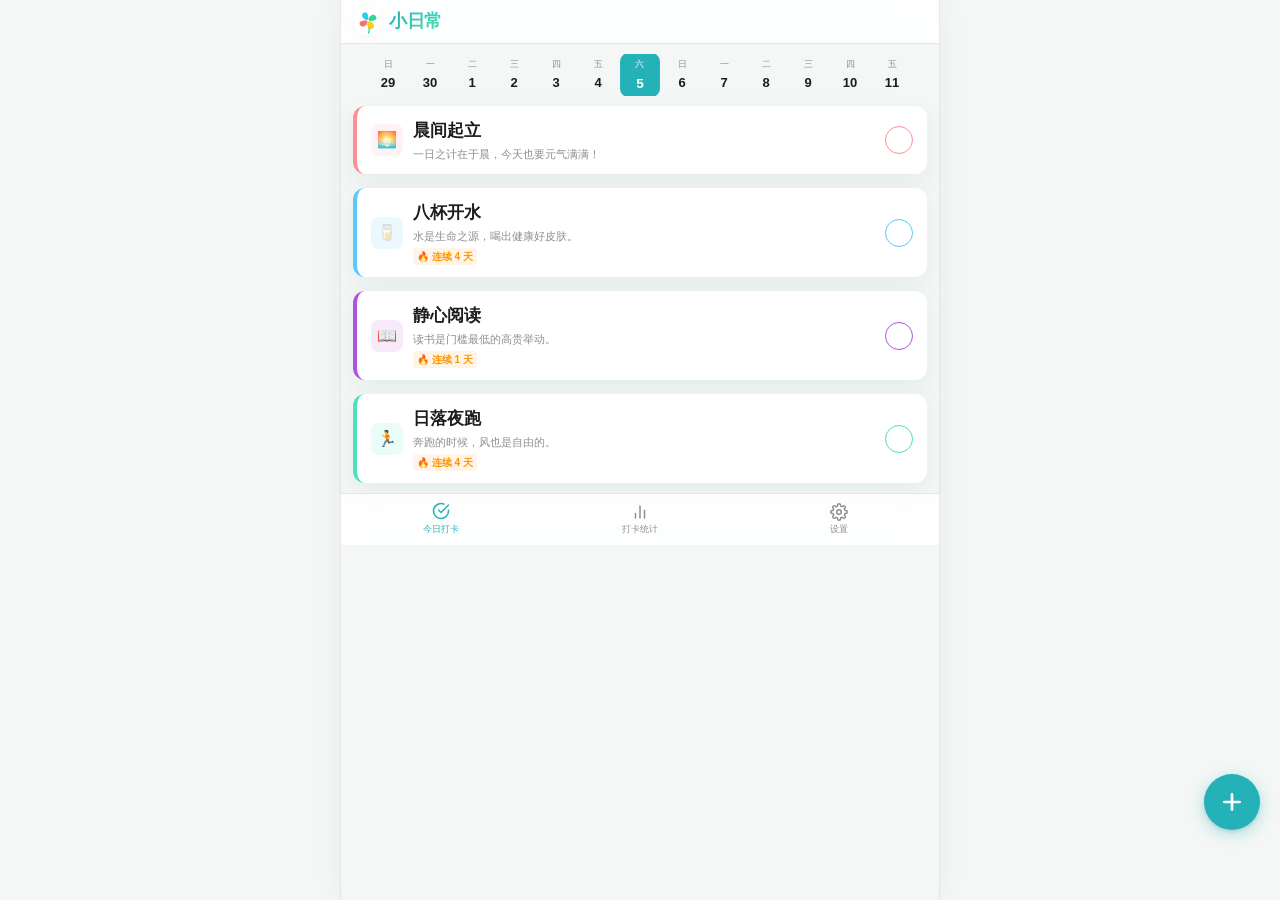
==== commit e9e908e1: "PR-L: Visual focus adjustment Today tab: - Week calendar: compressed (38px cells, smaller fonts, red" ====
--- a/index.html
+++ b/index.html
@@ -8,9 +8,12 @@
   
   <!-- PWA & Apple IOS Configuration -->
   <meta name="apple-mobile-web-app-capable" content="yes">
-  <meta name="apple-mobile-web-app-status-bar-style" content="default">
+  <meta name="apple-mobile-web-app-status-bar-style" content="black-translucent">
   <meta name="apple-mobile-web-app-title" content="小日常">
   <link rel="apple-touch-icon" href="./icons/icon.svg">
+  
+  <meta name="theme-color" content="#F4F7F6" media="(prefers-color-scheme: light)">
+  <meta name="theme-color" content="#0A0A0C" media="(prefers-color-scheme: dark)">
   
   <link rel="manifest" href="./manifest.json">
   <link rel="icon" type="image/svg+xml" href="./icons/icon.svg">
@@ -62,6 +65,25 @@
 
     <!-- TAB 2: 统计大盘页面 -->
     <main class="tab-panel" id="panel-stats">
+      <!-- 当月打卡热力图 -->
+      <section class="habit-details-card">
+        <div class="detail-header" style="flex-wrap: wrap; gap: 8px;">
+          <h3 class="section-title" style="margin-bottom: 0;">📊 习惯分析</h3>
+          <div style="display: flex; gap: 8px; flex: 1; justify-content: flex-end;">
+            <div class="detail-selector select-wrapper" style="max-width: 160px;">
+              <select id="stats-habit-select">
+                <!-- JS 动态渲染 -->
+              </select>
+            </div>
+          </div>
+        </div>
+
+        <div class="calendar-month-title">当月打卡热力图</div>
+        <div class="calendar-month-grid">
+          <!-- JS 动态渲染 -->
+        </div>
+      </section>
+
       <!-- 数据概览 -->
       <div class="stats-dashboard">
         <div class="stat-box">
@@ -85,25 +107,6 @@
           <span class="stat-box-sub" id="stat-weekly-detail"></span>
         </div>
       </div>
-
-      <!-- 当月打卡热力图 -->
-      <section class="habit-details-card">
-        <div class="detail-header" style="flex-wrap: wrap; gap: 8px;">
-          <h3 class="section-title" style="margin-bottom: 0;">📊 习惯分析</h3>
-          <div style="display: flex; gap: 8px; flex: 1; justify-content: flex-end;">
-            <div class="detail-selector" style="max-width: 160px;">
-              <select id="stats-habit-select">
-                <!-- JS 动态渲染 -->
-              </select>
-            </div>
-          </div>
-        </div>
-
-        <div class="calendar-month-title">当月打卡热力图</div>
-        <div class="calendar-month-grid">
-          <!-- JS 动态渲染 -->
-        </div>
-      </section>
 
     </main>
 
@@ -119,10 +122,6 @@
         <div class="settings-group" style="padding: 8px 12px; margin-bottom: 8px;">
           <div style="display: flex; justify-content: space-between; align-items: center; margin-bottom: 8px;">
             <span class="settings-row-label" style="font-weight: 600;">我的习惯</span>
-            <button class="btn btn-primary btn-sm" id="btn-settings-add-habit">
-              <svg viewBox="0 0 24 24" width="14" height="14" fill="none" stroke="currentColor" stroke-width="3" style="margin-right: 4px; display: inline-block; vertical-align: middle;"><line x1="12" y1="5" x2="12" y2="19"></line><line x1="5" y1="12" x2="19" y2="12"></line></svg>
-              新建习惯
-            </button>
           </div>
           <div class="manage-habits-list">
             <!-- JS 动态渲染 -->
@@ -134,11 +133,13 @@
         <div class="settings-group">
           <div class="settings-row">
             <span class="settings-row-label">外观主题</span>
+            <div class="select-wrapper">
             <select id="settings-theme">
               <option value="auto">跟随系统</option>
               <option value="light">清新明亮 (浅色)</option>
               <option value="dark">暗黑视网膜 (深色)</option>
             </select>
+            </div>
           </div>
           <div class="settings-row">
             <span class="settings-row-label">打卡音效</span>
@@ -149,10 +150,12 @@
           </div>
           <div class="settings-row">
             <span class="settings-row-label">打卡动画</span>
+            <div class="select-wrapper">
             <select id="settings-anim">
               <option value="confetti">彩色五彩纸屑</option>
               <option value="none">无动画</option>
             </select>
+            </div>
           </div>
         </div>
 
@@ -216,6 +219,28 @@
         <span>设置</span>
       </div>
     </nav>
+
+    <!-- FAB 悬浮新建按钮 -->
+    <button class="fab" id="fab-add-habit" aria-label="新建习惯">
+      <svg viewBox="0 0 24 24" width="26" height="26" fill="none" stroke="currentColor" stroke-width="2.5" stroke-linecap="round">
+        <line x1="12" y1="5" x2="12" y2="19"></line>
+        <line x1="5" y1="12" x2="19" y2="12"></line>
+      </svg>
+    </button>
+  </div>
+
+  <!-- iOS 风格 ActionSheet -->
+  <div class="modal" id="modal-actionsheet">
+    <div class="modal-content modal-actionsheet-content">
+      <div class="modal-header">
+        <h3 class="modal-title" id="actionsheet-title"></h3>
+      </div>
+      <div class="actionsheet-items" id="actionsheet-items">
+      </div>
+      <div class="modal-actions actionsheet-actions">
+        <button type="button" class="btn btn-secondary" id="btn-actionsheet-cancel">取消</button>
+      </div>
+    </div>
   </div>
 
   <!-- iOS 底部抽屉风格弹窗 (新建 / 编辑习惯) -->
@@ -287,12 +312,14 @@
         <!-- 频次设置 -->
         <div class="form-group">
           <label for="habit-frequency">打卡频次</label>
+          <div class="select-wrapper">
           <select id="habit-frequency">
             <option value="daily">每天打卡</option>
             <option value="weekdays">仅工作日 (周一至周五)</option>
             <option value="weekends">仅周末 (周六与周日)</option>
             <option value="custom">自定义打卡天...</option>
           </select>
+          </div>
           <!-- 自定义周几多选框 -->
           <div class="custom-freq-days" style="display: none;">
             <label><input type="checkbox" value="1" checked><span>一</span></label>
--- a/css/style.css
+++ b/css/style.css
@@ -123,7 +123,7 @@
 
 /* iOS 风格顶部周历 */
 .week-calendar {
-  margin-bottom: 12px;
+  margin-bottom: 10px;
 }
 
 .week-days-container {
@@ -133,26 +133,24 @@
   overflow-x: auto;
   scrollbar-width: none;
   -webkit-overflow-scrolling: touch;
-  gap: 6px;
+  gap: 4px;
   scroll-snap-type: x mandatory;
   scroll-behavior: smooth;
 }
 
 .week-days-container::-webkit-scrollbar {
-  display: none; /* Chrome/Safari */
+  display: none;
 }
 
 .calendar-day {
   flex: 0 0 auto;
-  min-width: 44px;
-  width: 44px;
+  min-width: 38px;
+  width: 38px;
   display: flex;
   flex-direction: column;
   align-items: center;
-  padding: 6px 2px;
-  background-color: var(--bg-secondary);
+  padding: 4px 2px;
   border-radius: 8px;
-  box-shadow: var(--shadow-sm);
   cursor: pointer;
   transition: all 0.25s cubic-bezier(0.4, 0, 0.2, 1);
   user-select: none;
@@ -161,14 +159,14 @@
 }
 
 .calendar-day .day-name {
-  font-size: 10px;
-  color: var(--text-secondary);
-  margin-bottom: 2px;
+  font-size: 9px;
+  color: var(--text-secondary);
+  margin-bottom: 1px;
   font-weight: 500;
 }
 
 .calendar-day .day-number {
-  font-size: 14px;
+  font-size: 13px;
   font-weight: 700;
   color: var(--text-primary);
 }
@@ -191,7 +189,7 @@
 .today-habits-list {
   display: flex;
   flex-direction: column;
-  gap: 8px;
+  gap: 14px;
 }
 
 .habit-card {
@@ -203,7 +201,7 @@
   align-items: center;
   background-color: var(--bg-secondary);
   border-radius: 12px;
-  padding: 8px 12px;
+  padding: 12px 14px;
   box-shadow: var(--shadow-md);
   border-left: 4px solid var(--theme-color);
   cursor: pointer;
@@ -246,7 +244,7 @@
 }
 
 .habit-card-name {
-  font-size: 15px;
+  font-size: 17px;
   font-weight: 600;
   color: var(--text-primary);
 }
@@ -319,30 +317,30 @@
 .stats-dashboard {
   display: grid;
   grid-template-columns: repeat(2, 1fr);
-  gap: 6px;
-  margin-bottom: 10px;
+  gap: 4px;
+  margin-top: 10px;
 }
 
 .stat-box {
   background-color: var(--bg-secondary);
   border-radius: 8px;
-  padding: 8px 10px;
+  padding: 8px 8px;
   box-shadow: var(--shadow-sm);
   display: flex;
   flex-direction: column;
-  gap: 2px;
+  gap: 4px;
   user-select: none;
   -webkit-user-select: none;
 }
 
 .stat-box-title {
-  font-size: 11px;
+  font-size: 10px;
   color: var(--text-secondary);
   font-weight: 500;
 }
 
 .stat-box-value {
-  font-size: 18px;
+  font-size: 17px;
   font-weight: 700;
   color: var(--text-primary);
   letter-spacing: -0.5px;
@@ -357,7 +355,7 @@
 .habit-details-card {
   background-color: var(--bg-secondary);
   border-radius: 12px;
-  padding: 10px 12px;
+  padding: 14px 14px;
   box-shadow: var(--shadow-md);
   margin-bottom: 12px;
   transition: all 0.3s;
@@ -418,39 +416,39 @@
 
 /* 月历打卡网络图 */
 .calendar-month-title {
-  font-size: 13px;
+  font-size: 15px;
   font-weight: 700;
   color: var(--text-primary);
-  margin-bottom: 8px;
+  margin-bottom: 10px;
   text-align: center;
 }
 
 .calendar-month-grid {
   display: grid;
   grid-template-columns: repeat(7, 1fr);
-  gap: 4px;
+  gap: 6px;
   justify-items: center;
 }
 
 .calendar-grid-header {
-  font-size: 10px;
+  font-size: 11px;
   font-weight: 600;
   color: var(--text-tertiary);
-  width: 28px;
-  height: 28px;
+  width: 34px;
+  height: 34px;
   display: flex;
   align-items: center;
   justify-content: center;
 }
 
 .calendar-grid-empty {
-  width: 28px;
-  height: 28px;
+  width: 34px;
+  height: 34px;
 }
 
 .calendar-grid-day {
   width: 100%;
-  max-width: 28px;
+  max-width: 34px;
   aspect-ratio: 1;
   border-radius: 50%;
   display: flex;
@@ -618,16 +616,133 @@
   font-weight: 500;
 }
 
-/* 输入控件与按钮样式 */
-select, input[type="text"], input[type="time"] {
-  padding: 6px 10px;
-  border-radius: 6px;
-  border: 1px solid var(--border-color);
+/* 自定义下拉选择框包装器 */
+.select-wrapper {
+  position: relative;
+  display: inline-block;
+  width: 100%;
+}
+
+.select-wrapper select {
+  appearance: none;
+  -webkit-appearance: none;
+  -moz-appearance: none;
+  width: 100%;
+  padding: 8px 28px 8px 12px;
+  border-radius: 8px;
+  border: 1.5px solid var(--border-color);
   background-color: var(--bg-primary);
   color: var(--text-primary);
+  font-size: 14px;
+  font-weight: 500;
+  font-family: inherit;
+  cursor: pointer;
   outline: none;
+  transition: border-color 0.2s;
+}
+
+.select-wrapper select:focus {
+  border-color: var(--accent-color);
+}
+
+.select-wrapper::after {
+  content: '';
+  position: absolute;
+  right: 10px;
+  top: 50%;
+  width: 8px;
+  height: 8px;
+  border-left: 1.5px solid var(--text-tertiary);
+  border-bottom: 1.5px solid var(--text-tertiary);
+  transform: translateY(-75%) rotate(-45deg);
+  pointer-events: none;
+}
+
+/* FAB (Floating Action Button) */
+.fab {
+  position: fixed;
+  right: 20px;
+  bottom: calc(70px + var(--safe-area-bottom));
+  width: 56px;
+  height: 56px;
+  border-radius: 50%;
+  background-color: var(--accent-color);
+  color: #FFFFFF;
+  border: none;
+  box-shadow: 0 4px 16px rgba(36, 177, 183, 0.35), 0 2px 4px rgba(0, 0, 0, 0.12);
+  cursor: pointer;
+  display: flex;
+  align-items: center;
+  justify-content: center;
+  z-index: 150;
+  transition: transform 0.25s cubic-bezier(0.175, 0.885, 0.32, 1.275),
+              box-shadow 0.25s ease,
+              opacity 0.3s ease;
+  user-select: none;
+  -webkit-user-select: none;
+  -webkit-tap-highlight-color: transparent;
+}
+
+.fab:active {
+  transform: scale(0.9);
+  box-shadow: 0 2px 8px rgba(36, 177, 183, 0.35);
+}
+
+.fab.hidden {
+  opacity: 0;
+  pointer-events: none;
+  transform: scale(0.5);
+}
+
+/* ActionSheet 样式 */
+.modal-actionsheet-content {
+  padding-bottom: calc(8px + var(--safe-area-bottom));
+}
+
+.actionsheet-items {
+  display: flex;
+  flex-direction: column;
+  gap: 0;
+}
+
+.actionsheet-item {
+  display: flex;
+  align-items: center;
+  justify-content: center;
+  padding: 14px 16px;
+  font-size: 16px;
+  font-weight: 500;
+  color: var(--text-primary);
+  background: none;
+  border: none;
+  border-top: 1px solid var(--border-color);
+  cursor: pointer;
+  width: 100%;
   font-family: inherit;
-  font-size: 13px;
+  transition: background-color 0.15s;
+}
+
+.actionsheet-item:first-child {
+  border-top: none;
+}
+
+.actionsheet-item:active {
+  background-color: var(--bg-primary);
+}
+
+.actionsheet-item.danger {
+  color: var(--danger-color);
+  font-weight: 600;
+}
+
+.actionsheet-actions {
+  margin-top: 8px;
+}
+
+.actionsheet-actions .btn {
+  flex: 1;
+  font-size: 15px;
+  padding: 12px 0;
 }
 
 /* 开关滑块样式 (Switch Toggle) */
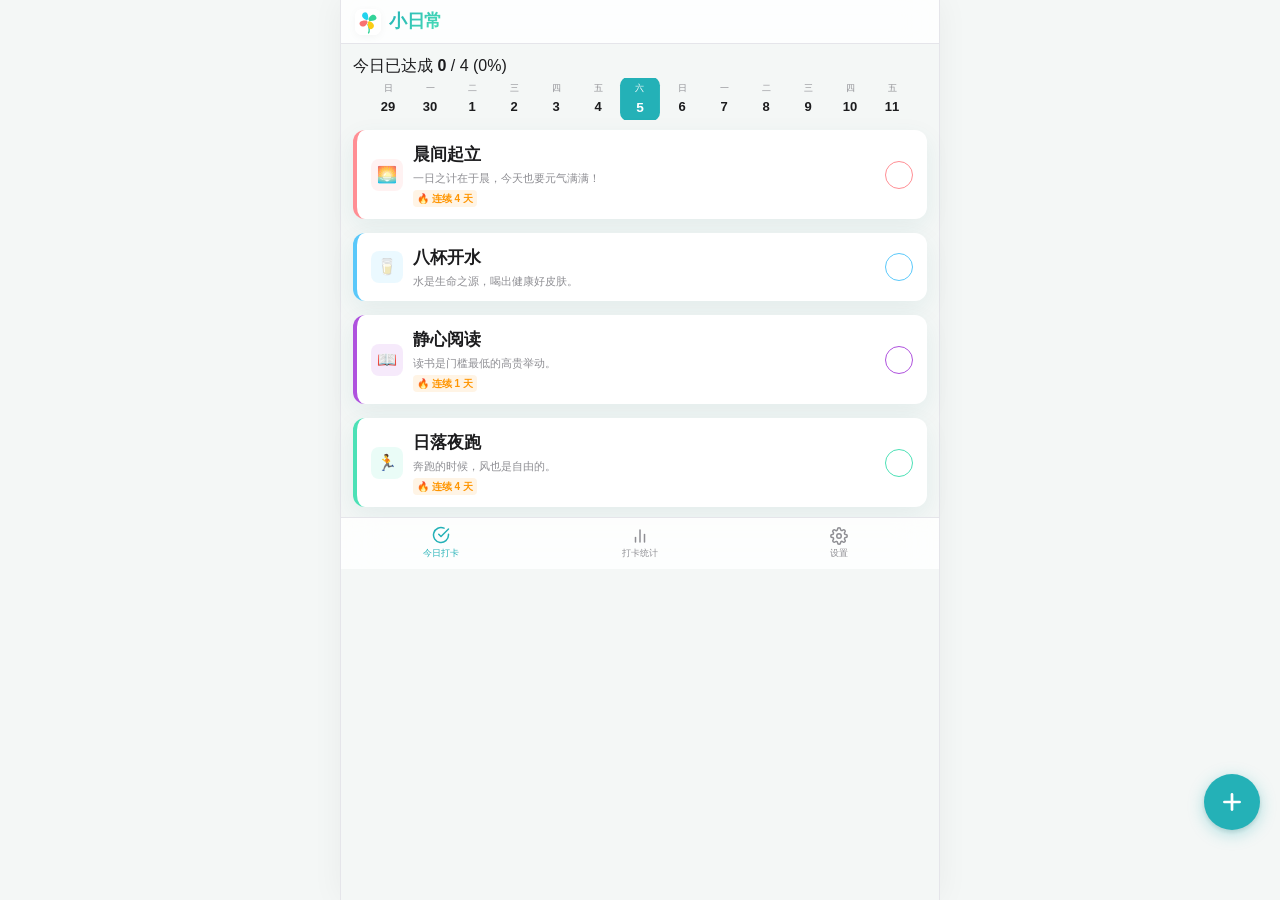
==== commit 3208f686: "fix: wrap settings-theme/settings-anim in select-wrapper; prevent click after long press Co-authored" ====
--- a/index.html
+++ b/index.html
@@ -8,12 +8,9 @@
   
   <!-- PWA & Apple IOS Configuration -->
   <meta name="apple-mobile-web-app-capable" content="yes">
-  <meta name="apple-mobile-web-app-status-bar-style" content="black-translucent">
+  <meta name="apple-mobile-web-app-status-bar-style" content="default">
   <meta name="apple-mobile-web-app-title" content="小日常">
   <link rel="apple-touch-icon" href="./icons/icon.svg">
-  
-  <meta name="theme-color" content="#F4F7F6" media="(prefers-color-scheme: light)">
-  <meta name="theme-color" content="#0A0A0C" media="(prefers-color-scheme: dark)">
   
   <link rel="manifest" href="./manifest.json">
   <link rel="icon" type="image/svg+xml" href="./icons/icon.svg">
@@ -50,6 +47,16 @@
 
     <!-- TAB 1: 今日打卡页面 -->
     <main class="tab-panel active" id="panel-today">
+      <!-- 进度概要卡片 -->
+      <div class="today-summary-card">
+        <div class="progress-header">
+          <span class="progress-text">正在加载今日进度...</span>
+        </div>
+        <div class="progress-bar-bg">
+          <div class="progress-bar-fill"></div>
+        </div>
+      </div>
+      
       <!-- iOS 风格滚动周历 -->
       <div class="week-calendar">
         <div class="week-days-container">
@@ -65,6 +72,30 @@
 
     <!-- TAB 2: 统计大盘页面 -->
     <main class="tab-panel" id="panel-stats">
+      <!-- 数据概览 -->
+      <div class="stats-dashboard">
+        <div class="stat-box">
+          <span class="stat-box-title">习惯总数</span>
+          <span class="stat-box-value" id="stat-total-habits">0</span>
+          <span class="stat-box-sub">已规划计划</span>
+        </div>
+        <div class="stat-box">
+          <span class="stat-box-title">历史打卡</span>
+          <span class="stat-box-value" id="stat-total-checkins">0</span>
+          <span class="stat-box-sub">滴水穿石累计数</span>
+        </div>
+        <div class="stat-box">
+          <span class="stat-box-title">最高连签</span>
+          <span class="stat-box-value" id="stat-max-streak">0天</span>
+          <span class="stat-box-sub" id="stat-max-streak-habit">无</span>
+        </div>
+        <div class="stat-box">
+          <span class="stat-box-title">本周完成</span>
+          <span class="stat-box-value" id="stat-weekly-completion">—</span>
+          <span class="stat-box-sub" id="stat-weekly-detail"></span>
+        </div>
+      </div>
+
       <!-- 当月打卡热力图 -->
       <section class="habit-details-card">
         <div class="detail-header" style="flex-wrap: wrap; gap: 8px;">
@@ -84,29 +115,13 @@
         </div>
       </section>
 
-      <!-- 数据概览 -->
-      <div class="stats-dashboard">
-        <div class="stat-box">
-          <span class="stat-box-title">习惯总数</span>
-          <span class="stat-box-value" id="stat-total-habits">0</span>
-          <span class="stat-box-sub">已规划计划</span>
-        </div>
-        <div class="stat-box">
-          <span class="stat-box-title">历史打卡</span>
-          <span class="stat-box-value" id="stat-total-checkins">0</span>
-          <span class="stat-box-sub">滴水穿石累计数</span>
-        </div>
-        <div class="stat-box">
-          <span class="stat-box-title">最高连签</span>
-          <span class="stat-box-value" id="stat-max-streak">0天</span>
-          <span class="stat-box-sub" id="stat-max-streak-habit">无</span>
-        </div>
-        <div class="stat-box">
-          <span class="stat-box-title">本周完成</span>
-          <span class="stat-box-value" id="stat-weekly-completion">—</span>
-          <span class="stat-box-sub" id="stat-weekly-detail"></span>
-        </div>
-      </div>
+      <!-- 成就徽章 -->
+      <section class="badges-section" id="badges-section">
+        <h3 class="section-title">🏅 成就徽章</h3>
+        <div class="badges-grid" id="badges-grid">
+          <!-- JS 动态渲染 -->
+        </div>
+      </section>
 
     </main>
 
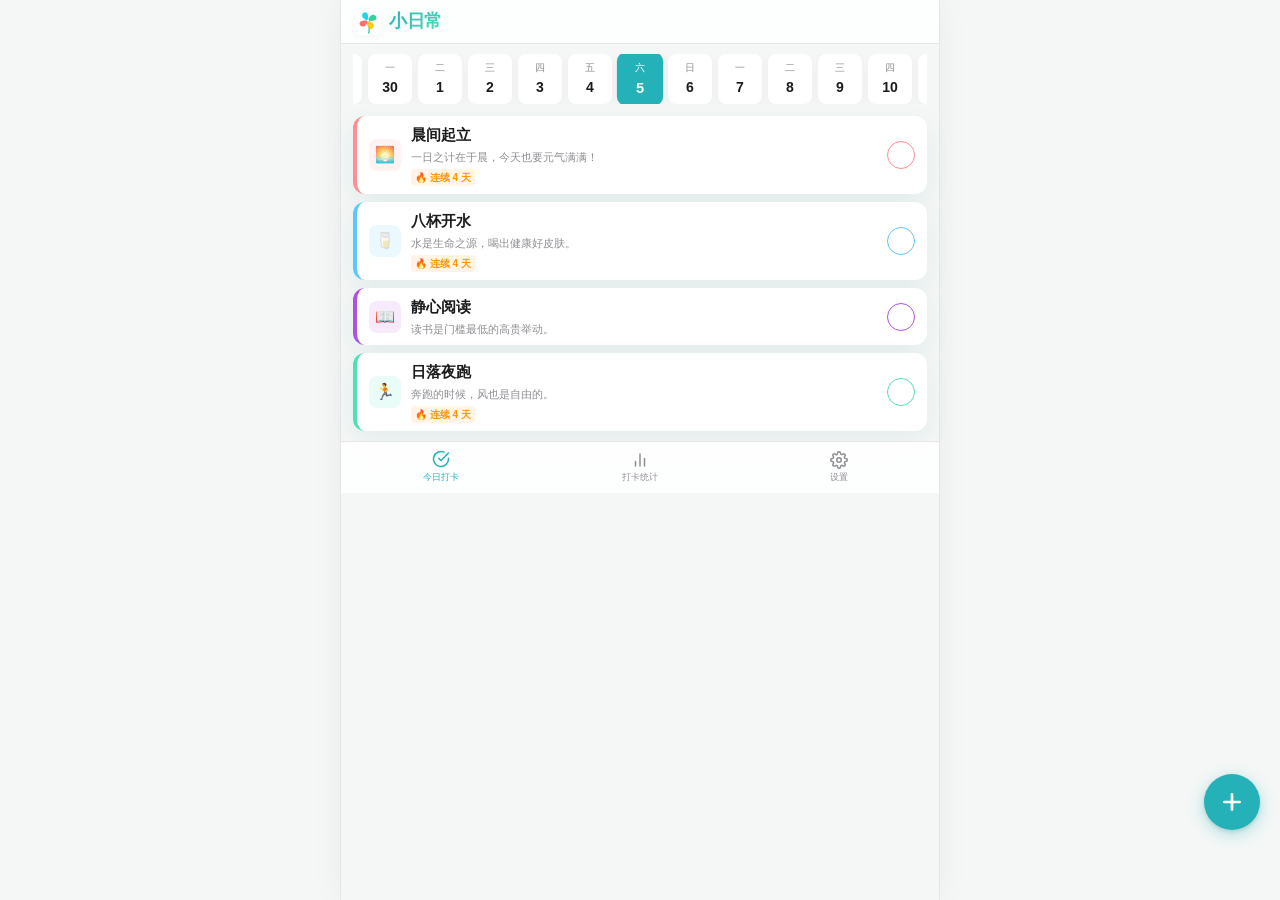
==== commit f9082065: "Merge pull request #12 from dmqm/pr-k-remove-motivation PR-K: 去激励化 — 移除「今日已达成」+ 移除徽章" ====
--- a/index.html
+++ b/index.html
@@ -47,16 +47,6 @@
 
     <!-- TAB 1: 今日打卡页面 -->
     <main class="tab-panel active" id="panel-today">
-      <!-- 进度概要卡片 -->
-      <div class="today-summary-card">
-        <div class="progress-header">
-          <span class="progress-text">正在加载今日进度...</span>
-        </div>
-        <div class="progress-bar-bg">
-          <div class="progress-bar-fill"></div>
-        </div>
-      </div>
-      
       <!-- iOS 风格滚动周历 -->
       <div class="week-calendar">
         <div class="week-days-container">
@@ -111,14 +101,6 @@
 
         <div class="calendar-month-title">当月打卡热力图</div>
         <div class="calendar-month-grid">
-          <!-- JS 动态渲染 -->
-        </div>
-      </section>
-
-      <!-- 成就徽章 -->
-      <section class="badges-section" id="badges-section">
-        <h3 class="section-title">🏅 成就徽章</h3>
-        <div class="badges-grid" id="badges-grid">
           <!-- JS 动态渲染 -->
         </div>
       </section>
--- a/css/style.css
+++ b/css/style.css
@@ -123,7 +123,7 @@
 
 /* iOS 风格顶部周历 */
 .week-calendar {
-  margin-bottom: 10px;
+  margin-bottom: 12px;
 }
 
 .week-days-container {
@@ -133,24 +133,26 @@
   overflow-x: auto;
   scrollbar-width: none;
   -webkit-overflow-scrolling: touch;
-  gap: 4px;
+  gap: 6px;
   scroll-snap-type: x mandatory;
   scroll-behavior: smooth;
 }
 
 .week-days-container::-webkit-scrollbar {
-  display: none;
+  display: none; /* Chrome/Safari */
 }
 
 .calendar-day {
   flex: 0 0 auto;
-  min-width: 38px;
-  width: 38px;
+  min-width: 44px;
+  width: 44px;
   display: flex;
   flex-direction: column;
   align-items: center;
-  padding: 4px 2px;
+  padding: 6px 2px;
+  background-color: var(--bg-secondary);
   border-radius: 8px;
+  box-shadow: var(--shadow-sm);
   cursor: pointer;
   transition: all 0.25s cubic-bezier(0.4, 0, 0.2, 1);
   user-select: none;
@@ -159,14 +161,14 @@
 }
 
 .calendar-day .day-name {
-  font-size: 9px;
-  color: var(--text-secondary);
-  margin-bottom: 1px;
+  font-size: 10px;
+  color: var(--text-secondary);
+  margin-bottom: 2px;
   font-weight: 500;
 }
 
 .calendar-day .day-number {
-  font-size: 13px;
+  font-size: 14px;
   font-weight: 700;
   color: var(--text-primary);
 }
@@ -189,7 +191,7 @@
 .today-habits-list {
   display: flex;
   flex-direction: column;
-  gap: 14px;
+  gap: 8px;
 }
 
 .habit-card {
@@ -201,7 +203,7 @@
   align-items: center;
   background-color: var(--bg-secondary);
   border-radius: 12px;
-  padding: 12px 14px;
+  padding: 8px 12px;
   box-shadow: var(--shadow-md);
   border-left: 4px solid var(--theme-color);
   cursor: pointer;
@@ -244,7 +246,7 @@
 }
 
 .habit-card-name {
-  font-size: 17px;
+  font-size: 15px;
   font-weight: 600;
   color: var(--text-primary);
 }
@@ -317,30 +319,30 @@
 .stats-dashboard {
   display: grid;
   grid-template-columns: repeat(2, 1fr);
-  gap: 4px;
-  margin-top: 10px;
+  gap: 6px;
+  margin-bottom: 10px;
 }
 
 .stat-box {
   background-color: var(--bg-secondary);
   border-radius: 8px;
-  padding: 8px 8px;
+  padding: 8px 10px;
   box-shadow: var(--shadow-sm);
   display: flex;
   flex-direction: column;
-  gap: 4px;
+  gap: 2px;
   user-select: none;
   -webkit-user-select: none;
 }
 
 .stat-box-title {
-  font-size: 10px;
+  font-size: 11px;
   color: var(--text-secondary);
   font-weight: 500;
 }
 
 .stat-box-value {
-  font-size: 17px;
+  font-size: 18px;
   font-weight: 700;
   color: var(--text-primary);
   letter-spacing: -0.5px;
@@ -355,7 +357,7 @@
 .habit-details-card {
   background-color: var(--bg-secondary);
   border-radius: 12px;
-  padding: 14px 14px;
+  padding: 10px 12px;
   box-shadow: var(--shadow-md);
   margin-bottom: 12px;
   transition: all 0.3s;
@@ -416,39 +418,39 @@
 
 /* 月历打卡网络图 */
 .calendar-month-title {
-  font-size: 15px;
+  font-size: 13px;
   font-weight: 700;
   color: var(--text-primary);
-  margin-bottom: 10px;
+  margin-bottom: 8px;
   text-align: center;
 }
 
 .calendar-month-grid {
   display: grid;
   grid-template-columns: repeat(7, 1fr);
-  gap: 6px;
+  gap: 4px;
   justify-items: center;
 }
 
 .calendar-grid-header {
-  font-size: 11px;
+  font-size: 10px;
   font-weight: 600;
   color: var(--text-tertiary);
-  width: 34px;
-  height: 34px;
+  width: 28px;
+  height: 28px;
   display: flex;
   align-items: center;
   justify-content: center;
 }
 
 .calendar-grid-empty {
-  width: 34px;
-  height: 34px;
+  width: 28px;
+  height: 28px;
 }
 
 .calendar-grid-day {
   width: 100%;
-  max-width: 34px;
+  max-width: 28px;
   aspect-ratio: 1;
   border-radius: 50%;
   display: flex;
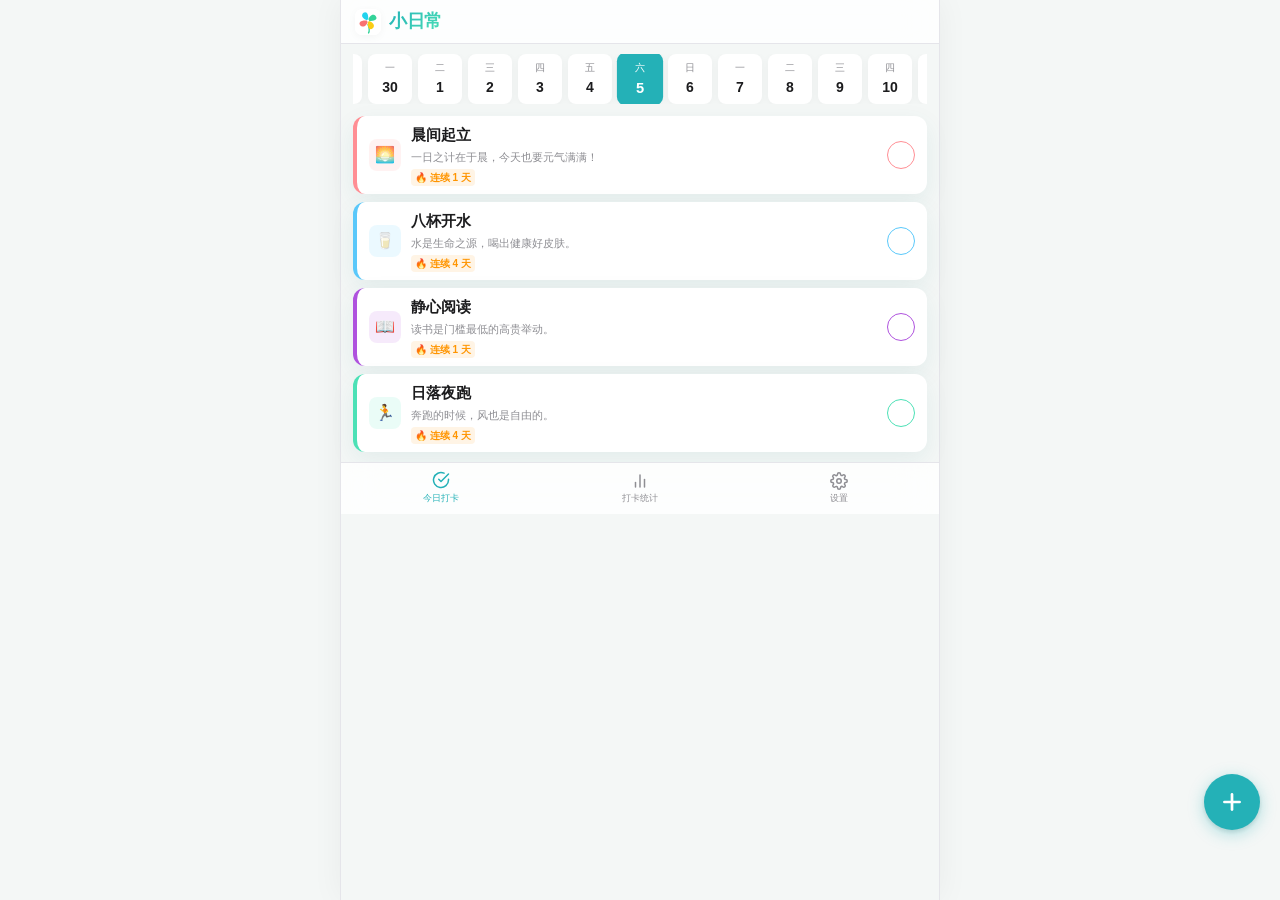
==== commit 5dc753fd: "Merge pull request #11 from dmqm/pr-j-dark-statusbar PR-J: 深色模式状态栏适配" ====
--- a/index.html
+++ b/index.html
@@ -8,9 +8,12 @@
   
   <!-- PWA & Apple IOS Configuration -->
   <meta name="apple-mobile-web-app-capable" content="yes">
-  <meta name="apple-mobile-web-app-status-bar-style" content="default">
+  <meta name="apple-mobile-web-app-status-bar-style" content="black-translucent">
   <meta name="apple-mobile-web-app-title" content="小日常">
   <link rel="apple-touch-icon" href="./icons/icon.svg">
+  
+  <meta name="theme-color" content="#F4F7F6" media="(prefers-color-scheme: light)">
+  <meta name="theme-color" content="#0A0A0C" media="(prefers-color-scheme: dark)">
   
   <link rel="manifest" href="./manifest.json">
   <link rel="icon" type="image/svg+xml" href="./icons/icon.svg">
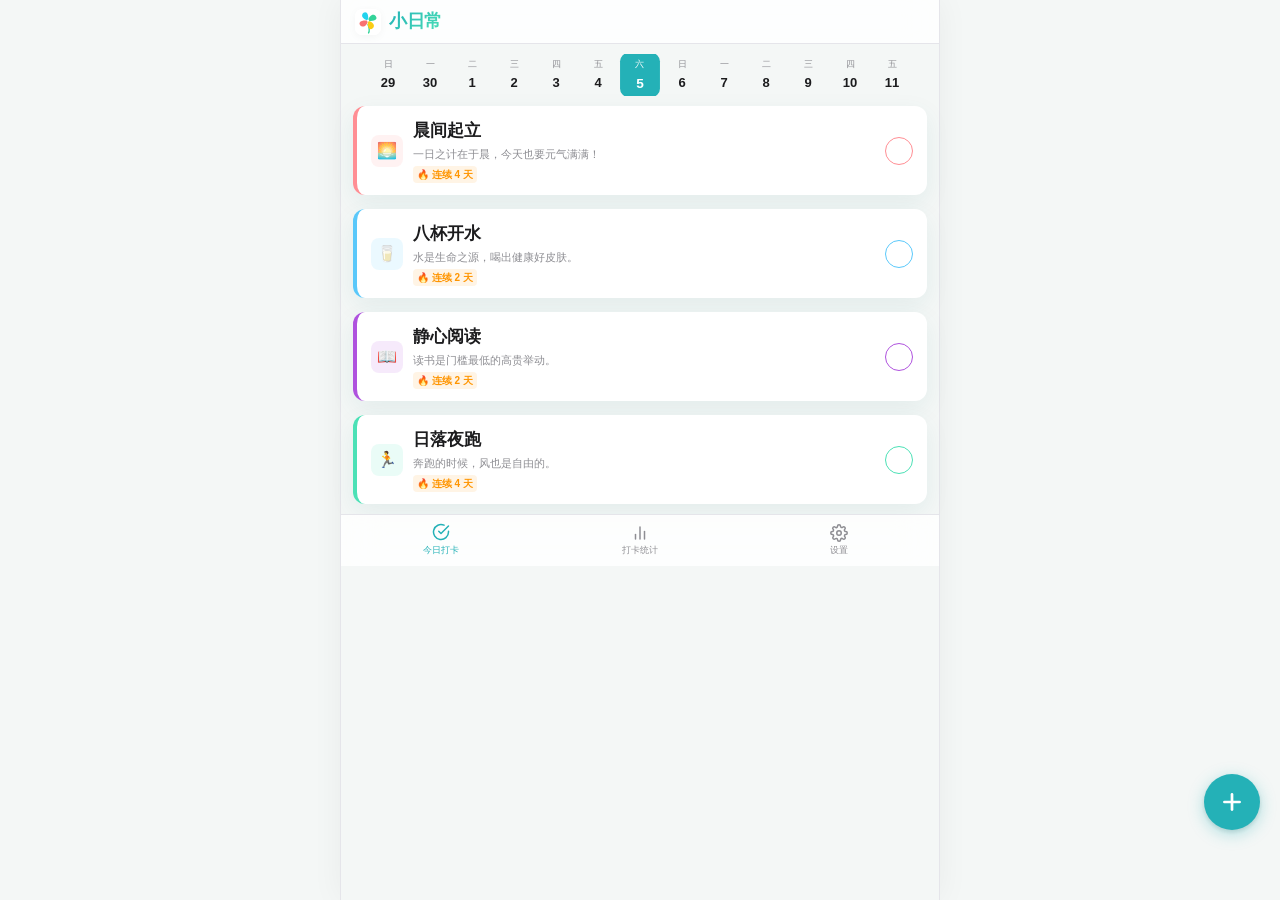
==== commit d3621b32: "Merge pull request #13 from dmqm/pr-l-focus PR-L: 主体聚焦 (视觉权重调整)" ====
--- a/index.html
+++ b/index.html
@@ -65,30 +65,6 @@
 
     <!-- TAB 2: 统计大盘页面 -->
     <main class="tab-panel" id="panel-stats">
-      <!-- 数据概览 -->
-      <div class="stats-dashboard">
-        <div class="stat-box">
-          <span class="stat-box-title">习惯总数</span>
-          <span class="stat-box-value" id="stat-total-habits">0</span>
-          <span class="stat-box-sub">已规划计划</span>
-        </div>
-        <div class="stat-box">
-          <span class="stat-box-title">历史打卡</span>
-          <span class="stat-box-value" id="stat-total-checkins">0</span>
-          <span class="stat-box-sub">滴水穿石累计数</span>
-        </div>
-        <div class="stat-box">
-          <span class="stat-box-title">最高连签</span>
-          <span class="stat-box-value" id="stat-max-streak">0天</span>
-          <span class="stat-box-sub" id="stat-max-streak-habit">无</span>
-        </div>
-        <div class="stat-box">
-          <span class="stat-box-title">本周完成</span>
-          <span class="stat-box-value" id="stat-weekly-completion">—</span>
-          <span class="stat-box-sub" id="stat-weekly-detail"></span>
-        </div>
-      </div>
-
       <!-- 当月打卡热力图 -->
       <section class="habit-details-card">
         <div class="detail-header" style="flex-wrap: wrap; gap: 8px;">
@@ -107,6 +83,30 @@
           <!-- JS 动态渲染 -->
         </div>
       </section>
+
+      <!-- 数据概览 -->
+      <div class="stats-dashboard">
+        <div class="stat-box">
+          <span class="stat-box-title">习惯总数</span>
+          <span class="stat-box-value" id="stat-total-habits">0</span>
+          <span class="stat-box-sub">已规划计划</span>
+        </div>
+        <div class="stat-box">
+          <span class="stat-box-title">历史打卡</span>
+          <span class="stat-box-value" id="stat-total-checkins">0</span>
+          <span class="stat-box-sub">滴水穿石累计数</span>
+        </div>
+        <div class="stat-box">
+          <span class="stat-box-title">最高连签</span>
+          <span class="stat-box-value" id="stat-max-streak">0天</span>
+          <span class="stat-box-sub" id="stat-max-streak-habit">无</span>
+        </div>
+        <div class="stat-box">
+          <span class="stat-box-title">本周完成</span>
+          <span class="stat-box-value" id="stat-weekly-completion">—</span>
+          <span class="stat-box-sub" id="stat-weekly-detail"></span>
+        </div>
+      </div>
 
     </main>
 
--- a/css/style.css
+++ b/css/style.css
@@ -123,7 +123,7 @@
 
 /* iOS 风格顶部周历 */
 .week-calendar {
-  margin-bottom: 12px;
+  margin-bottom: 10px;
 }
 
 .week-days-container {
@@ -133,26 +133,24 @@
   overflow-x: auto;
   scrollbar-width: none;
   -webkit-overflow-scrolling: touch;
-  gap: 6px;
+  gap: 4px;
   scroll-snap-type: x mandatory;
   scroll-behavior: smooth;
 }
 
 .week-days-container::-webkit-scrollbar {
-  display: none; /* Chrome/Safari */
+  display: none;
 }
 
 .calendar-day {
   flex: 0 0 auto;
-  min-width: 44px;
-  width: 44px;
+  min-width: 38px;
+  width: 38px;
   display: flex;
   flex-direction: column;
   align-items: center;
-  padding: 6px 2px;
-  background-color: var(--bg-secondary);
+  padding: 4px 2px;
   border-radius: 8px;
-  box-shadow: var(--shadow-sm);
   cursor: pointer;
   transition: all 0.25s cubic-bezier(0.4, 0, 0.2, 1);
   user-select: none;
@@ -161,14 +159,14 @@
 }
 
 .calendar-day .day-name {
-  font-size: 10px;
-  color: var(--text-secondary);
-  margin-bottom: 2px;
+  font-size: 9px;
+  color: var(--text-secondary);
+  margin-bottom: 1px;
   font-weight: 500;
 }
 
 .calendar-day .day-number {
-  font-size: 14px;
+  font-size: 13px;
   font-weight: 700;
   color: var(--text-primary);
 }
@@ -191,7 +189,7 @@
 .today-habits-list {
   display: flex;
   flex-direction: column;
-  gap: 8px;
+  gap: 14px;
 }
 
 .habit-card {
@@ -203,7 +201,7 @@
   align-items: center;
   background-color: var(--bg-secondary);
   border-radius: 12px;
-  padding: 8px 12px;
+  padding: 12px 14px;
   box-shadow: var(--shadow-md);
   border-left: 4px solid var(--theme-color);
   cursor: pointer;
@@ -246,7 +244,7 @@
 }
 
 .habit-card-name {
-  font-size: 15px;
+  font-size: 17px;
   font-weight: 600;
   color: var(--text-primary);
 }
@@ -319,30 +317,30 @@
 .stats-dashboard {
   display: grid;
   grid-template-columns: repeat(2, 1fr);
-  gap: 6px;
-  margin-bottom: 10px;
+  gap: 4px;
+  margin-top: 10px;
 }
 
 .stat-box {
   background-color: var(--bg-secondary);
   border-radius: 8px;
-  padding: 8px 10px;
+  padding: 8px 8px;
   box-shadow: var(--shadow-sm);
   display: flex;
   flex-direction: column;
-  gap: 2px;
+  gap: 4px;
   user-select: none;
   -webkit-user-select: none;
 }
 
 .stat-box-title {
-  font-size: 11px;
+  font-size: 10px;
   color: var(--text-secondary);
   font-weight: 500;
 }
 
 .stat-box-value {
-  font-size: 18px;
+  font-size: 17px;
   font-weight: 700;
   color: var(--text-primary);
   letter-spacing: -0.5px;
@@ -357,7 +355,7 @@
 .habit-details-card {
   background-color: var(--bg-secondary);
   border-radius: 12px;
-  padding: 10px 12px;
+  padding: 14px 14px;
   box-shadow: var(--shadow-md);
   margin-bottom: 12px;
   transition: all 0.3s;
@@ -418,39 +416,39 @@
 
 /* 月历打卡网络图 */
 .calendar-month-title {
-  font-size: 13px;
+  font-size: 15px;
   font-weight: 700;
   color: var(--text-primary);
-  margin-bottom: 8px;
+  margin-bottom: 10px;
   text-align: center;
 }
 
 .calendar-month-grid {
   display: grid;
   grid-template-columns: repeat(7, 1fr);
-  gap: 4px;
+  gap: 6px;
   justify-items: center;
 }
 
 .calendar-grid-header {
-  font-size: 10px;
+  font-size: 11px;
   font-weight: 600;
   color: var(--text-tertiary);
-  width: 28px;
-  height: 28px;
+  width: 34px;
+  height: 34px;
   display: flex;
   align-items: center;
   justify-content: center;
 }
 
 .calendar-grid-empty {
-  width: 28px;
-  height: 28px;
+  width: 34px;
+  height: 34px;
 }
 
 .calendar-grid-day {
   width: 100%;
-  max-width: 28px;
+  max-width: 34px;
   aspect-ratio: 1;
   border-radius: 50%;
   display: flex;
